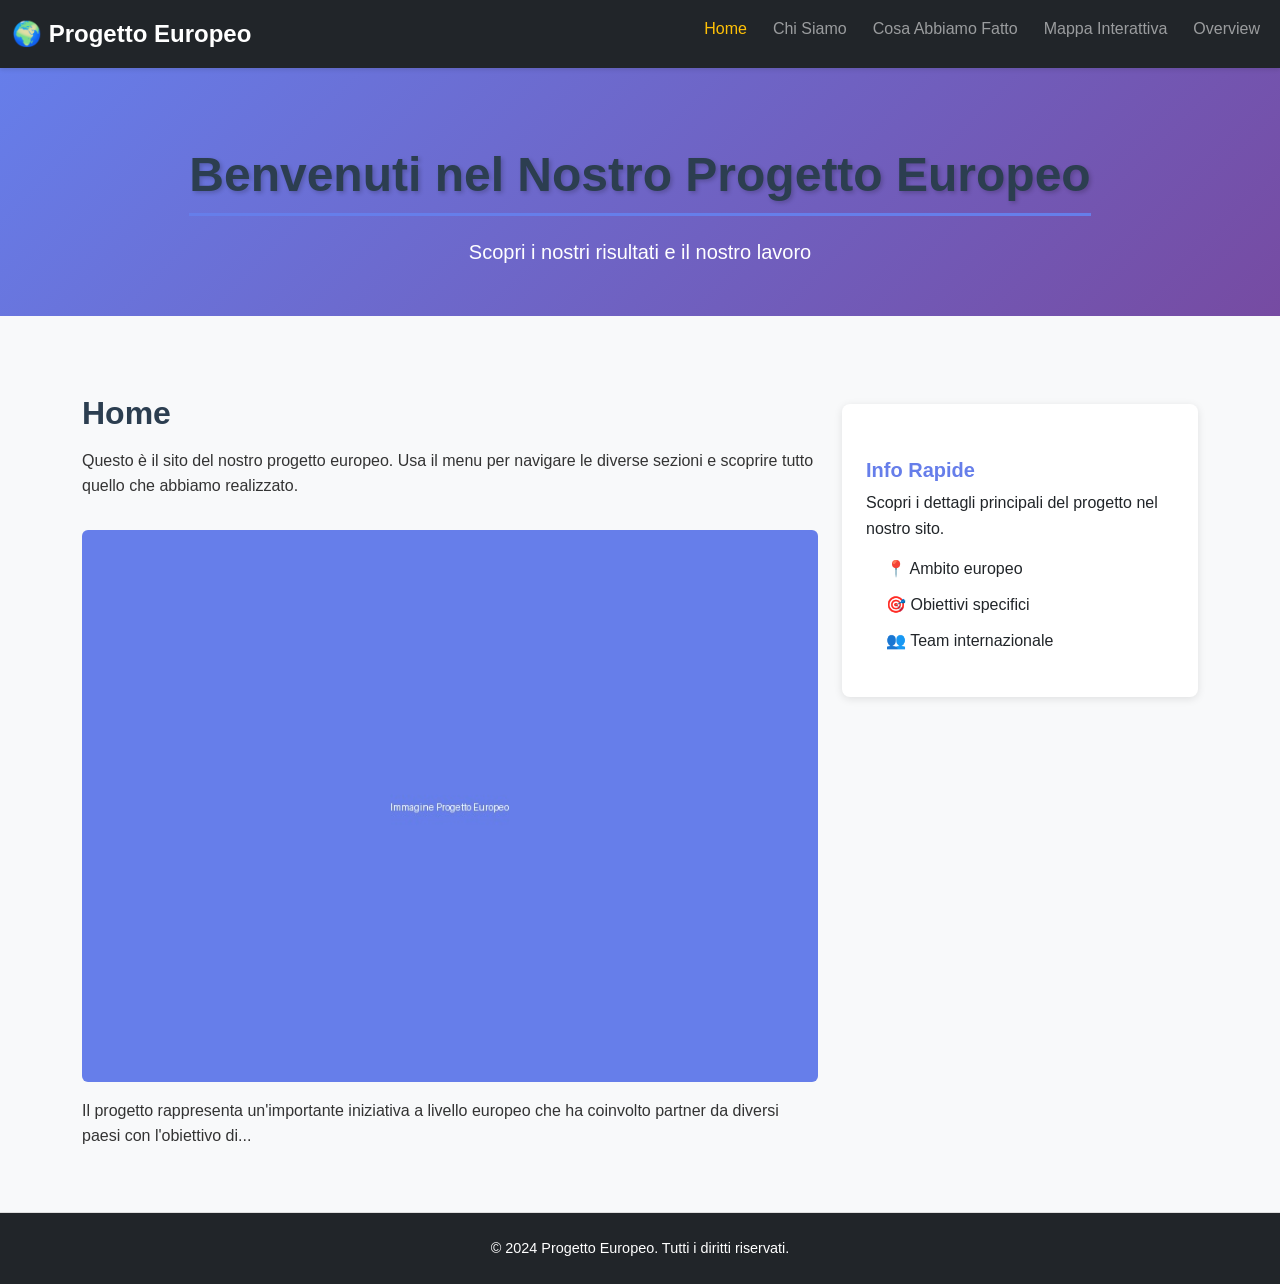
==== index.html @ 7ce90f55 "Aggiunta struttura sito con 5 pagine" ====
<!DOCTYPE html>
<html lang="it">
<head>
    <meta charset="UTF-8">
    <meta name="viewport" content="width=device-width, initial-scale=1.0">
    <title>Home - Progetto Europeo</title>
    <!-- Bootstrap CSS -->
    <link href="https://cdn.jsdelivr.net/npm/bootstrap@5.3.0/dist/css/bootstrap.min.css" rel="stylesheet">
    <link rel="stylesheet" href="css/style.css">
</head>
<body>
    <!-- Navbar -->
    <nav class="navbar navbar-expand-lg navbar-dark bg-dark sticky-top">
        <div class="container-fluid">
            <a class="navbar-brand" href="index.html">🌍 Progetto Europeo</a>
            <button class="navbar-toggler" type="button" data-bs-toggle="collapse" data-bs-target="#navbarNav">
                <span class="navbar-toggler-icon"></span>
            </button>
            <div class="collapse navbar-collapse" id="navbarNav">
                <ul class="navbar-nav ms-auto">
                    <li class="nav-item">
                        <a class="nav-link active" href="index.html">Home</a>
                    </li>
                    <li class="nav-item">
                        <a class="nav-link" href="pages/chi-siamo.html">Chi Siamo</a>
                    </li>
                    <li class="nav-item">
                        <a class="nav-link" href="pages/cosa-abbiamo-fatto.html">Cosa Abbiamo Fatto</a>
                    </li>
                    <li class="nav-item">
                        <a class="nav-link" href="pages/mappa-interattiva.html">Mappa Interattiva</a>
                    </li>
                    <li class="nav-item">
                        <a class="nav-link" href="pages/overview.html">Overview</a>
                    </li>
                </ul>
            </div>
        </div>
    </nav>

    <!-- Hero Section -->
    <section class="hero bg-primary text-white py-5">
        <div class="container text-center">
            <h1>Benvenuti nel Nostro Progetto Europeo</h1>
            <p class="lead">Scopri i nostri risultati e il nostro lavoro</p>
        </div>
    </section>

    <!-- Main Content -->
    <main class="container my-5">
        <div class="row">
            <div class="col-md-8">
                <h2>Home</h2>
                <p>Questo è il sito del nostro progetto europeo. Usa il menu per navigare le diverse sezioni e scoprire tutto quello che abbiamo realizzato.</p>
                <img src="images/prova.jpg" alt="Immagine prova" class="img-fluid rounded mt-3">
                <p class="mt-3">Il progetto rappresenta un'importante iniziativa a livello europeo che ha coinvolto partner da diversi paesi con l'obiettivo di...</p>
            </div>
            <aside class="col-md-4">
                <div class="card">
                    <div class="card-body">
                        <h5 class="card-title">Info Rapide</h5>
                        <p class="card-text">Scopri i dettagli principali del progetto nel nostro sito.</p>
                        <ul class="list-unstyled">
                            <li>📍 Ambito europeo</li>
                            <li>🎯 Obiettivi specifici</li>
                            <li>👥 Team internazionale</li>
                        </ul>
                    </div>
                </div>
            </aside>
        </div>
    </main>

    <!-- Footer -->
    <footer class="bg-dark text-white text-center py-4 mt-5">
        <p>&copy; 2024 Progetto Europeo. Tutti i diritti riservati.</p>
    </footer>

    <!-- Bootstrap JS -->
    <script src="https://cdn.jsdelivr.net/npm/bootstrap@5.3.0/dist/js/bootstrap.bundle.min.js"></script>
    <script src="js/script.js"></script>
</body>
</html>
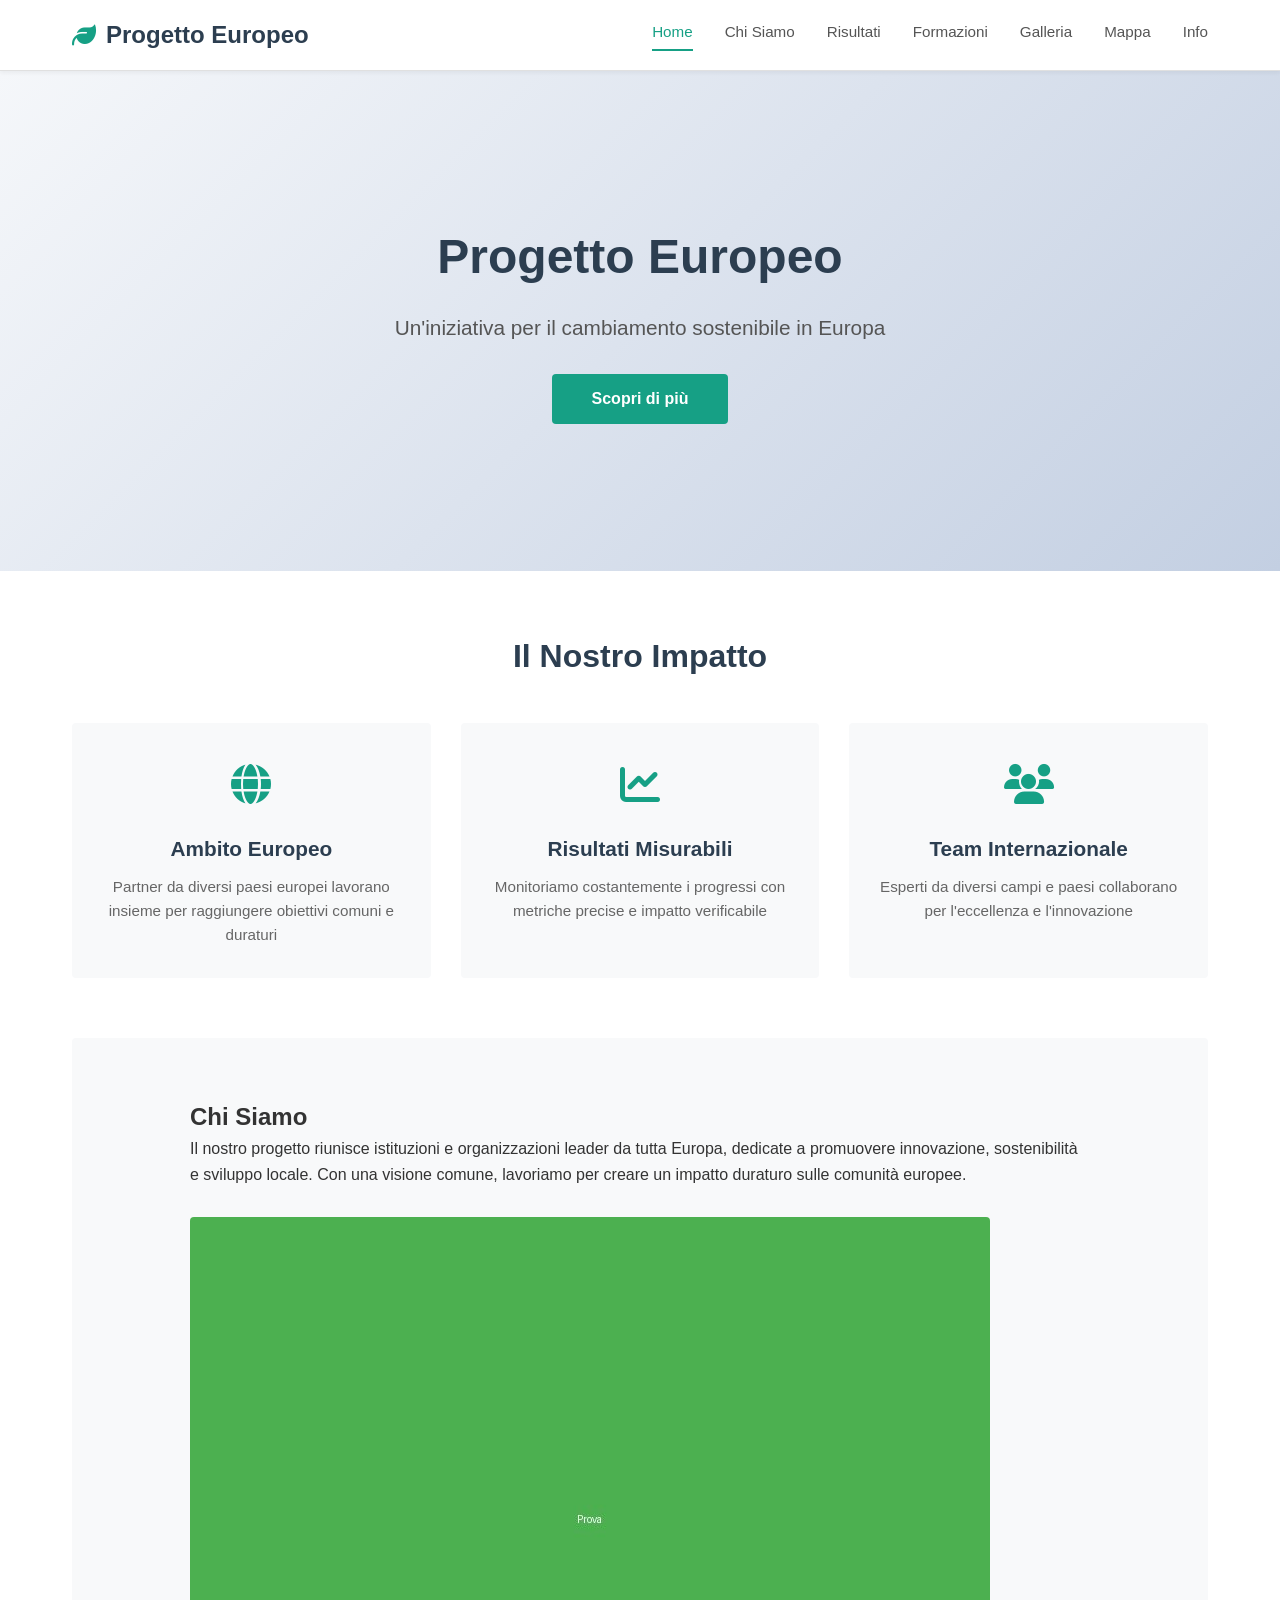
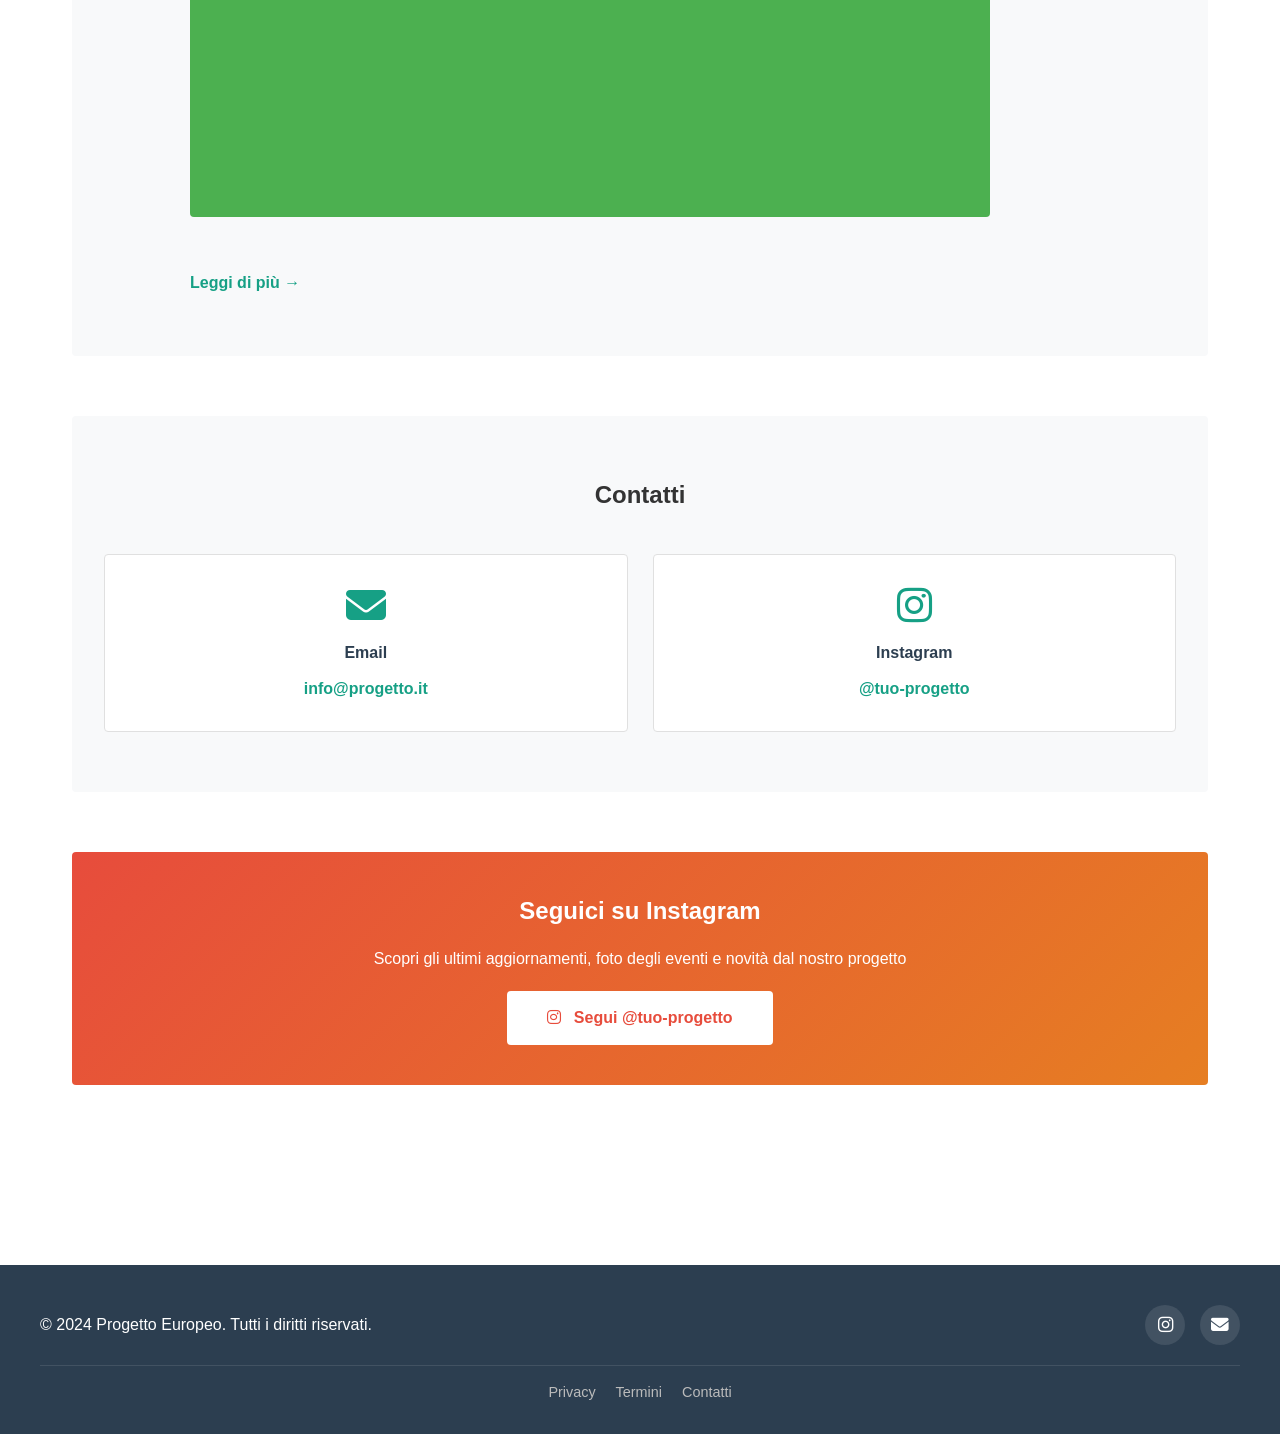
==== commit 4fd86eb3: "Nuovo tema minimalista, aggiunto: contatti, social icons, timeline, scrool-to-top" ====
--- a/index.html
+++ b/index.html
@@ -3,81 +3,141 @@
 <head>
     <meta charset="UTF-8">
     <meta name="viewport" content="width=device-width, initial-scale=1.0">
-    <title>Home - Progetto Europeo</title>
-    <!-- Bootstrap CSS -->
-    <link href="https://cdn.jsdelivr.net/npm/bootstrap@5.3.0/dist/css/bootstrap.min.css" rel="stylesheet">
+    <title>Progetto Europeo</title>
+    <link href="https://cdnjs.cloudflare.com/ajax/libs/font-awesome/6.4.0/css/all.min.css" rel="stylesheet">
     <link rel="stylesheet" href="css/style.css">
 </head>
 <body>
     <!-- Navbar -->
-    <nav class="navbar navbar-expand-lg navbar-dark bg-dark sticky-top">
-        <div class="container-fluid">
-            <a class="navbar-brand" href="index.html">🌍 Progetto Europeo</a>
-            <button class="navbar-toggler" type="button" data-bs-toggle="collapse" data-bs-target="#navbarNav">
-                <span class="navbar-toggler-icon"></span>
-            </button>
-            <div class="collapse navbar-collapse" id="navbarNav">
-                <ul class="navbar-nav ms-auto">
-                    <li class="nav-item">
-                        <a class="nav-link active" href="index.html">Home</a>
-                    </li>
-                    <li class="nav-item">
-                        <a class="nav-link" href="pages/chi-siamo.html">Chi Siamo</a>
-                    </li>
-                    <li class="nav-item">
-                        <a class="nav-link" href="pages/cosa-abbiamo-fatto.html">Cosa Abbiamo Fatto</a>
-                    </li>
-                    <li class="nav-item">
-                        <a class="nav-link" href="pages/mappa-interattiva.html">Mappa Interattiva</a>
-                    </li>
-                    <li class="nav-item">
-                        <a class="nav-link" href="pages/overview.html">Overview</a>
-                    </li>
-                </ul>
+    <nav class="navbar">
+        <div class="nav-container">
+            <a href="index.html" class="nav-logo">
+                <i class="fas fa-leaf"></i> Progetto Europeo
+            </a>
+            <div class="nav-menu">
+                <a href="index.html" class="nav-link active">Home</a>
+                <a href="pages/chi-siamo.html" class="nav-link">Chi Siamo</a>
+                <a href="pages/risultati.html" class="nav-link">Risultati</a>
+                <a href="pages/formazioni.html" class="nav-link">Formazioni</a>
+                <a href="pages/galleria.html" class="nav-link">Galleria</a>
+                <a href="pages/mappa.html" class="nav-link">Mappa</a>
+                <a href="pages/overview.html" class="nav-link">Info</a>
+            </div>
+            <div class="nav-toggle">
+                <span></span>
+                <span></span>
+                <span></span>
             </div>
         </div>
     </nav>
 
     <!-- Hero Section -->
-    <section class="hero bg-primary text-white py-5">
-        <div class="container text-center">
-            <h1>Benvenuti nel Nostro Progetto Europeo</h1>
-            <p class="lead">Scopri i nostri risultati e il nostro lavoro</p>
+    <section class="hero">
+        <div class="hero-content">
+            <h1>Progetto Europeo</h1>
+            <p class="hero-subtitle">Un'iniziativa per il cambiamento sostenibile in Europa</p>
+            <a href="#highlights" class="cta-button">Scopri di più</a>
         </div>
     </section>
 
     <!-- Main Content -->
-    <main class="container my-5">
-        <div class="row">
-            <div class="col-md-8">
-                <h2>Home</h2>
-                <p>Questo è il sito del nostro progetto europeo. Usa il menu per navigare le diverse sezioni e scoprire tutto quello che abbiamo realizzato.</p>
-                <img src="images/prova.jpg" alt="Immagine prova" class="img-fluid rounded mt-3">
-                <p class="mt-3">Il progetto rappresenta un'importante iniziativa a livello europeo che ha coinvolto partner da diversi paesi con l'obiettivo di...</p>
+    <main class="container">
+        <section class="highlights" id="highlights">
+            <h2>Il Nostro Impatto</h2>
+            <div class="highlights-grid">
+                <div class="highlight-card">
+                    <div class="highlight-icon">
+                        <i class="fas fa-globe"></i>
+                    </div>
+                    <h3>Ambito Europeo</h3>
+                    <p>Partner da diversi paesi europei lavorano insieme per raggiungere obiettivi comuni e duraturi</p>
+                </div>
+                <div class="highlight-card">
+                    <div class="highlight-icon">
+                        <i class="fas fa-chart-line"></i>
+                    </div>
+                    <h3>Risultati Misurabili</h3>
+                    <p>Monitoriamo costantemente i progressi con metriche precise e impatto verificabile</p>
+                </div>
+                <div class="highlight-card">
+                    <div class="highlight-icon">
+                        <i class="fas fa-users"></i>
+                    </div>
+                    <h3>Team Internazionale</h3>
+                    <p>Esperti da diversi campi e paesi collaborano per l'eccellenza e l'innovazione</p>
+                </div>
             </div>
-            <aside class="col-md-4">
-                <div class="card">
-                    <div class="card-body">
-                        <h5 class="card-title">Info Rapide</h5>
-                        <p class="card-text">Scopri i dettagli principali del progetto nel nostro sito.</p>
-                        <ul class="list-unstyled">
-                            <li>📍 Ambito europeo</li>
-                            <li>🎯 Obiettivi specifici</li>
-                            <li>👥 Team internazionale</li>
-                        </ul>
-                    </div>
+        </section>
+
+        <section class="about-preview">
+            <div class="about-content">
+                <h2>Chi Siamo</h2>
+                <p>Il nostro progetto riunisce istituzioni e organizzazioni leader da tutta Europa, dedicate a promuovere innovazione, sostenibilità e sviluppo locale. Con una visione comune, lavoriamo per creare un impatto duraturo sulle comunità europee.</p>
+                <img src="images/home/prova.jpg" alt="Immagine del progetto" class="about-image">
+                <a href="pages/chi-siamo.html" class="link-button">Leggi di più →</a>
+            </div>
+        </section>
+
+        <!-- Contact Section -->
+        <section class="contact-section">
+            <h2>Contatti</h2>
+            <div class="contact-grid">
+                <div class="contact-card">
+                    <i class="fas fa-envelope"></i>
+                    <h4 style="color: #2c3e50; margin-bottom: 10px;">Email</h4>
+                    <p>
+                        <a href="mailto:info@progetto.it">info@progetto.it</a>
+                    </p>
                 </div>
-            </aside>
-        </div>
+                <div class="contact-card">
+                    <i class="fab fa-instagram"></i>
+                    <h4 style="color: #2c3e50; margin-bottom: 10px;">Instagram</h4>
+                    <p>
+                        <a href="https://instagram.com/tuo-progetto" target="_blank">@tuo-progetto</a>
+                    </p>
+                </div>
+            </div>
+        </section>
+
+        <!-- Instagram CTA -->
+        <section class="instagram-cta">
+            <h3>Seguici su Instagram</h3>
+            <p>Scopri gli ultimi aggiornamenti, foto degli eventi e novità dal nostro progetto</p>
+            <a href="https://instagram.com/tuo-progetto" target="_blank" class="instagram-button">
+                <i class="fab fa-instagram"></i> Segui @tuo-progetto
+            </a>
+        </section>
     </main>
 
     <!-- Footer -->
-    <footer class="bg-dark text-white text-center py-4 mt-5">
-        <p>&copy; 2024 Progetto Europeo. Tutti i diritti riservati.</p>
+    <footer class="footer">
+        <div class="footer-container">
+            <div class="footer-content">
+                <div class="footer-text">
+                    <p>&copy; 2024 Progetto Europeo. Tutti i diritti riservati.</p>
+                </div>
+                <div class="social-links">
+                    <a href="https://instagram.com/tuo-progetto" target="_blank" title="Instagram">
+                        <i class="fab fa-instagram"></i>
+                    </a>
+                    <a href="mailto:info@progetto.it" title="Email">
+                        <i class="fas fa-envelope"></i>
+                    </a>
+                </div>
+            </div>
+            <div class="footer-links">
+                <a href="#">Privacy</a>
+                <a href="#">Termini</a>
+                <a href="#">Contatti</a>
+            </div>
+        </div>
     </footer>
 
-    <!-- Bootstrap JS -->
-    <script src="https://cdn.jsdelivr.net/npm/bootstrap@5.3.0/dist/js/bootstrap.bundle.min.js"></script>
+    <!-- Scroll to Top Button -->
+    <button class="scroll-top-btn" id="scrollTopBtn">
+        <i class="fas fa-arrow-up"></i>
+    </button>
+
     <script src="js/script.js"></script>
 </body>
 </html>
--- a/css/style.css
+++ b/css/style.css
@@ -0,0 +1,976 @@
+/* ===== Reset e Base ===== */
+* {
+    margin: 0;
+    padding: 0;
+    box-sizing: border-box;
+}
+
+html {
+    scroll-behavior: smooth;
+}
+
+body {
+    font-family: 'Segoe UI', Tahoma, Geneva, Verdana, sans-serif;
+    background-color: #ffffff;
+    color: #333;
+    line-height: 1.6;
+}
+
+/* ===== Navbar ===== */
+.navbar {
+    background-color: #ffffff;
+    border-bottom: 1px solid #e0e0e0;
+    position: sticky;
+    top: 0;
+    z-index: 1000;
+    box-shadow: 0 2px 4px rgba(0,0,0,0.05);
+}
+
+.nav-container {
+    max-width: 1200px;
+    margin: 0 auto;
+    padding: 1rem 2rem;
+    display: flex;
+    justify-content: space-between;
+    align-items: center;
+}
+
+.nav-logo {
+    font-size: 1.5rem;
+    font-weight: 700;
+    color: #2c3e50;
+    text-decoration: none;
+    display: flex;
+    align-items: center;
+    gap: 10px;
+}
+
+.nav-logo i {
+    color: #16a085;
+}
+
+.nav-menu {
+    display: flex;
+    gap: 2rem;
+    list-style: none;
+}
+
+.nav-link {
+    color: #555;
+    text-decoration: none;
+    font-size: 0.95rem;
+    font-weight: 500;
+    transition: color 0.3s ease;
+    border-bottom: 2px solid transparent;
+    padding-bottom: 5px;
+}
+
+.nav-link:hover,
+.nav-link.active {
+    color: #16a085;
+    border-bottom-color: #16a085;
+}
+
+.nav-toggle {
+    display: none;
+    flex-direction: column;
+    cursor: pointer;
+}
+
+.nav-toggle span {
+    width: 25px;
+    height: 3px;
+    background-color: #333;
+    margin: 5px 0;
+    transition: 0.3s;
+}
+
+/* ===== Hero Section ===== */
+.hero {
+    background: linear-gradient(135deg, #f5f7fa 0%, #c3cfe2 100%);
+    padding: 100px 2rem;
+    text-align: center;
+    min-height: 500px;
+    display: flex;
+    align-items: center;
+    justify-content: center;
+}
+
+.hero-content {
+    max-width: 800px;
+    margin: 0 auto;
+}
+
+.hero h1 {
+    font-size: 3rem;
+    color: #2c3e50;
+    margin-bottom: 15px;
+    font-weight: 700;
+}
+
+.hero-subtitle {
+    font-size: 1.3rem;
+    color: #555;
+    margin-bottom: 30px;
+}
+
+.cta-button {
+    display: inline-block;
+    padding: 12px 40px;
+    background-color: #16a085;
+    color: #fff;
+    text-decoration: none;
+    border-radius: 4px;
+    font-weight: 600;
+    transition: background-color 0.3s ease;
+}
+
+.cta-button:hover {
+    background-color: #117a65;
+}
+
+/* ===== Page Header ===== */
+.page-header {
+    padding: 60px 2rem;
+    color: #fff;
+    text-align: center;
+}
+
+.page-header h1 {
+    font-size: 2.5rem;
+    margin-bottom: 10px;
+    font-weight: 700;
+}
+
+.page-header p {
+    font-size: 1.1rem;
+    opacity: 0.9;
+}
+
+/* ===== Container ===== */
+.container {
+    max-width: 1200px;
+    margin: 0 auto;
+    padding: 60px 2rem;
+}
+
+/* ===== Highlights Grid ===== */
+.highlights {
+    margin-bottom: 60px;
+}
+
+.highlights h2 {
+    font-size: 2rem;
+    color: #2c3e50;
+    margin-bottom: 40px;
+    text-align: center;
+    font-weight: 700;
+}
+
+.highlights-grid {
+    display: grid;
+    grid-template-columns: repeat(auto-fit, minmax(300px, 1fr));
+    gap: 30px;
+}
+
+.highlight-card {
+    padding: 30px;
+    background-color: #f8f9fa;
+    border-radius: 4px;
+    text-align: center;
+    transition: transform 0.3s ease, box-shadow 0.3s ease;
+}
+
+.highlight-card:hover {
+    transform: translateY(-5px);
+    box-shadow: 0 8px 16px rgba(0,0,0,0.1);
+}
+
+.highlight-icon {
+    font-size: 2.5rem;
+    color: #16a085;
+    margin-bottom: 15px;
+}
+
+.highlight-card h3 {
+    font-size: 1.3rem;
+    color: #2c3e50;
+    margin-bottom: 10px;
+    font-weight: 600;
+}
+
+.highlight-card p {
+    color: #666;
+    font-size: 0.95rem;
+}
+
+/* ===== Content Section ===== */
+.content-section {
+    margin-bottom: 60px;
+}
+
+.content-section h2 {
+    font-size: 2rem;
+    color: #2c3e50;
+    margin-bottom: 20px;
+    font-weight: 700;
+}
+
+.content-section h3 {
+    font-size: 1.5rem;
+    color: #2c3e50;
+    margin-top: 40px;
+    margin-bottom: 20px;
+    font-weight: 600;
+}
+
+.content-section p {
+    color: #555;
+    margin-bottom: 15px;
+    font-size: 1rem;
+}
+
+/* ===== About Preview ===== */
+.about-preview {
+    background-color: #f8f9fa;
+    padding: 60px 2rem;
+    border-radius: 4px;
+}
+
+.about-content {
+    max-width: 900px;
+    margin: 0 auto;
+}
+
+.about-image {
+    max-width: 100%;
+    height: auto;
+    margin: 30px 0;
+    border-radius: 4px;
+}
+
+/* ===== Partners Grid ===== */
+.partners-grid {
+    display: grid;
+    grid-template-columns: repeat(auto-fit, minmax(280px, 1fr));
+    gap: 25px;
+    margin: 30px 0;
+}
+
+.partner-card {
+    padding: 25px;
+    border: 1px solid #e0e0e0;
+    border-radius: 4px;
+    background-color: #fafafa;
+    transition: all 0.3s ease;
+}
+
+.partner-card:hover {
+    border-color: #16a085;
+    box-shadow: 0 4px 12px rgba(22, 160, 133, 0.1);
+}
+
+.partner-card h4 {
+    color: #2c3e50;
+    margin-bottom: 10px;
+    font-weight: 600;
+}
+
+.partner-card p {
+    color: #666;
+    font-size: 0.95rem;
+}
+
+/* ===== Chi Siamo - Layout Alternato ===== */
+.team-member {
+    display: grid;
+    grid-template-columns: 1fr 1fr;
+    gap: 40px;
+    align-items: center;
+    margin-bottom: 60px;
+    padding-bottom: 60px;
+    border-bottom: 1px solid #e0e0e0;
+}
+
+.team-member:last-child {
+    border-bottom: none;
+}
+
+.team-member.reverse {
+    grid-template-columns: 1fr 1fr;
+    direction: rtl;
+}
+
+.team-member.reverse > * {
+    direction: ltr;
+}
+
+.team-image {
+    width: 100%;
+    max-width: 400px;
+    height: auto;
+    border-radius: 4px;
+    box-shadow: 0 4px 8px rgba(0,0,0,0.1);
+}
+
+.team-info h3 {
+    font-size: 1.5rem;
+    color: #2c3e50;
+    margin-bottom: 10px;
+    font-weight: 600;
+}
+
+.team-info .position {
+    color: #16a085;
+    font-weight: 600;
+    margin-bottom: 15px;
+    font-size: 0.95rem;
+}
+
+.team-info p {
+    color: #666;
+    margin-bottom: 12px;
+    line-height: 1.7;
+}
+
+/* ===== Timeline ===== */
+.results-timeline {
+    margin: 40px 0;
+}
+
+.timeline-item {
+    margin-bottom: 50px;
+    padding-left: 50px;
+    position: relative;
+}
+
+.timeline-marker {
+    position: absolute;
+    left: 0;
+    top: 0;
+    width: 40px;
+    height: 40px;
+    background-color: #16a085;
+    color: white;
+    border-radius: 50%;
+    display: flex;
+    align-items: center;
+    justify-content: center;
+    font-weight: bold;
+    font-size: 1.1rem;
+}
+
+.timeline-item h3 {
+    color: #2c3e50;
+    margin-bottom: 10px;
+    font-weight: 600;
+}
+
+.timeline-image {
+    max-width: 100%;
+    height: auto;
+    margin-top: 20px;
+    border-radius: 4px;
+}
+
+/* ===== Courses Grid ===== */
+.courses-grid {
+    display: grid;
+    grid-template-columns: repeat(auto-fit, minmax(300px, 1fr));
+    gap: 25px;
+    margin: 30px 0;
+}
+
+.course-card {
+    border: 1px solid #e0e0e0;
+    border-radius: 4px;
+    overflow: hidden;
+    transition: all 0.3s ease;
+    background-color: #fff;
+}
+
+.course-card:hover {
+    box-shadow: 0 8px 16px rgba(0,0,0,0.1);
+}
+
+.course-header {
+    height: 100px;
+    display: flex;
+    align-items: center;
+    justify-content: center;
+    color: white;
+    font-size: 2rem;
+}
+
+.course-body {
+    padding: 25px;
+}
+
+.course-body h3 {
+    color: #2c3e50;
+    font-size: 1.2rem;
+    margin-bottom: 12px;
+    font-weight: 600;
+}
+
+.course-meta {
+    display: flex;
+    gap: 20px;
+    margin-bottom: 15px;
+    font-size: 0.9rem;
+    color: #666;
+}
+
+.course-meta span {
+    display: flex;
+    align-items: center;
+    gap: 5px;
+}
+
+.course-dates {
+    color: #16a085;
+    font-weight: 600;
+    font-size: 0.9rem;
+}
+
+/* ===== Resources List ===== */
+.resources-list {
+    margin: 30px 0;
+}
+
+.resource-item {
+    display: flex;
+    gap: 25px;
+    padding: 25px;
+    border: 1px solid #e0e0e0;
+    border-radius: 4px;
+    margin-bottom: 20px;
+    transition: all 0.3s ease;
+}
+
+.resource-item:hover {
+    border-color: #16a085;
+    background-color: #f8f9fa;
+}
+
+.resource-item i {
+    font-size: 2rem;
+    color: #16a085;
+    min-width: 60px;
+}
+
+.resource-info h4 {
+    color: #2c3e50;
+    margin-bottom: 5px;
+    font-weight: 600;
+}
+
+.resource-info p {
+    color: #666;
+    margin-bottom: 10px;
+    font-size: 0.95rem;
+}
+
+.download-link {
+    color: #16a085;
+    text-decoration: none;
+    font-weight: 600;
+    transition: color 0.3s ease;
+}
+
+.download-link:hover {
+    color: #117a65;
+}
+
+/* ===== Galleria Foto ===== */
+.gallery-grid {
+    display: grid;
+    grid-template-columns: repeat(auto-fill, minmax(250px, 1fr));
+    gap: 20px;
+    margin: 30px 0;
+}
+
+.gallery-item {
+    position: relative;
+    overflow: hidden;
+    border-radius: 4px;
+    aspect-ratio: 1;
+    cursor: pointer;
+}
+
+.gallery-item img {
+    width: 100%;
+    height: 100%;
+    object-fit: cover;
+    transition: transform 0.3s ease;
+}
+
+.gallery-item:hover img {
+    transform: scale(1.05);
+}
+
+.gallery-overlay {
+    position: absolute;
+    top: 0;
+    left: 0;
+    right: 0;
+    bottom: 0;
+    background-color: rgba(22, 160, 133, 0.8);
+    display: flex;
+    align-items: center;
+    justify-content: center;
+    color: white;
+    font-weight: 600;
+    opacity: 0;
+    transition: opacity 0.3s ease;
+}
+
+.gallery-item:hover .gallery-overlay {
+    opacity: 1;
+}
+
+/* ===== Stats Grid ===== */
+.stats-grid {
+    display: grid;
+    grid-template-columns: repeat(auto-fit, minmax(200px, 1fr));
+    gap: 25px;
+    margin: 30px 0;
+}
+
+.stat-card {
+    padding: 30px;
+    background-color: #f8f9fa;
+    border-radius: 4px;
+    text-align: center;
+    border: 1px solid #e0e0e0;
+}
+
+.stat-number {
+    font-size: 2.5rem;
+    color: #16a085;
+    font-weight: 700;
+    margin-bottom: 10px;
+}
+
+.stat-card p {
+    color: #666;
+    font-weight: 600;
+}
+
+/* ===== Deliverables Grid ===== */
+.deliverables-grid {
+    display: grid;
+    grid-template-columns: repeat(auto-fit, minmax(250px, 1fr));
+    gap: 25px;
+    margin: 30px 0;
+}
+
+.deliverable-item {
+    padding: 30px;
+    background-color: #f8f9fa;
+    border-radius: 4px;
+    text-align: center;
+    transition: all 0.3s ease;
+}
+
+.deliverable-item:hover {
+    background-color: #e8f5f1;
+}
+
+.deliverable-item i {
+    font-size: 2.5rem;
+    color: #16a085;
+    margin-bottom: 15px;
+}
+
+.deliverable-item h4 {
+    color: #2c3e50;
+    margin-bottom: 10px;
+    font-weight: 600;
+}
+
+.deliverable-item p {
+    color: #666;
+    font-size: 0.95rem;
+}
+
+/* ===== Info Box ===== */
+.info-box {
+    padding: 25px;
+    background-color: #f8f9fa;
+    border-radius: 4px;
+    border-left: 4px solid #16a085;
+}
+
+.info-box h4 {
+    color: #2c3e50;
+    margin-bottom: 15px;
+    font-weight: 600;
+}
+
+.info-list {
+    list-style: none;
+}
+
+.info-list li {
+    color: #666;
+    margin-bottom: 10px;
+    font-size: 0.95rem;
+}
+
+.link-button {
+    display: inline-block;
+    color: #16a085;
+    text-decoration: none;
+    font-weight: 600;
+    transition: color 0.3s ease;
+    margin-top: 15px;
+}
+
+.link-button:hover {
+    color: #117a65;
+}
+
+.full-image {
+    max-width: 100%;
+    height: auto;
+    margin: 30px 0;
+    border-radius: 4px;
+}
+
+/* ===== Contact Section ===== */
+.contact-section {
+    background-color: #f8f9fa;
+    padding: 60px 2rem;
+    margin: 60px 0;
+    border-radius: 4px;
+}
+
+.contact-section h2 {
+    text-align: center;
+    margin-bottom: 40px;
+}
+
+.contact-grid {
+    display: grid;
+    grid-template-columns: repeat(auto-fit, minmax(280px, 1fr));
+    gap: 25px;
+}
+
+.contact-card {
+    background-color: #fff;
+    padding: 30px;
+    border-radius: 4px;
+    text-align: center;
+    border: 1px solid #e0e0e0;
+    transition: all 0.3s ease;
+}
+
+.contact-card:hover {
+    border-color: #16a085;
+    box-shadow: 0 4px 12px rgba(22, 160, 133, 0.1);
+}
+
+.contact-card i {
+    font-size: 2.5rem;
+    color: #16a085;
+    margin-bottom: 15px;
+    display: block;
+}
+
+.contact-card p {
+    color: #666;
+    font-size: 1rem;
+    margin-bottom: 0;
+}
+
+.contact-card a {
+    color: #16a085;
+    text-decoration: none;
+    font-weight: 600;
+    transition: color 0.3s ease;
+}
+
+.contact-card a:hover {
+    color: #117a65;
+}
+
+/* ===== Instagram CTA ===== */
+.instagram-cta {
+    background: linear-gradient(135deg, #e74c3c 0%, #e67e22 100%);
+    padding: 40px 2rem;
+    text-align: center;
+    margin: 60px 0;
+    border-radius: 4px;
+}
+
+.instagram-cta h3 {
+    color: #fff;
+    margin-bottom: 15px;
+    font-size: 1.5rem;
+}
+
+.instagram-cta p {
+    color: #fff;
+    margin-bottom: 20px;
+    font-size: 1rem;
+}
+
+.instagram-button {
+    display: inline-block;
+    padding: 14px 40px;
+    background-color: #fff;
+    color: #e74c3c;
+    text-decoration: none;
+    border-radius: 4px;
+    font-weight: 600;
+    transition: all 0.3s ease;
+    font-size: 1rem;
+}
+
+.instagram-button:hover {
+    transform: translateY(-2px);
+    box-shadow: 0 4px 12px rgba(0,0,0,0.2);
+}
+
+.instagram-button i {
+    margin-right: 8px;
+}
+
+/* ===== Scroll to Top Button ===== */
+.scroll-top-btn {
+    position: fixed;
+    bottom: 30px;
+    right: 30px;
+    width: 50px;
+    height: 50px;
+    background-color: #16a085;
+    color: #fff;
+    border: none;
+    border-radius: 50%;
+    font-size: 1.5rem;
+    cursor: pointer;
+    display: none;
+    align-items: center;
+    justify-content: center;
+    z-index: 999;
+    transition: all 0.3s ease;
+    box-shadow: 0 4px 8px rgba(0,0,0,0.2);
+}
+
+.scroll-top-btn:hover {
+    background-color: #117a65;
+    transform: translateY(-5px);
+    box-shadow: 0 6px 12px rgba(0,0,0,0.3);
+}
+
+.scroll-top-btn.show {
+    display: flex;
+}
+
+/* ===== Footer ===== */
+.footer {
+    background-color: #2c3e50;
+    color: #fff;
+    padding: 40px 2rem 30px;
+    margin-top: 60px;
+}
+
+.footer-container {
+    max-width: 1200px;
+    margin: 0 auto;
+}
+
+.footer-content {
+    display: flex;
+    justify-content: space-between;
+    align-items: center;
+    margin-bottom: 20px;
+}
+
+.footer-text {
+    flex: 1;
+}
+
+.footer-text p {
+    margin: 0;
+}
+
+.social-links {
+    display: flex;
+    gap: 15px;
+}
+
+.social-links a {
+    display: flex;
+    align-items: center;
+    justify-content: center;
+    width: 40px;
+    height: 40px;
+    background-color: rgba(255,255,255,0.1);
+    color: #fff;
+    border-radius: 50%;
+    text-decoration: none;
+    transition: all 0.3s ease;
+    font-size: 1.1rem;
+}
+
+.social-links a:hover {
+    background-color: #16a085;
+    transform: translateY(-3px);
+}
+
+.footer-links {
+    display: flex;
+    gap: 20px;
+    justify-content: center;
+    padding-top: 15px;
+    border-top: 1px solid rgba(255,255,255,0.1);
+}
+
+.footer-links a {
+    color: #bbb;
+    text-decoration: none;
+    transition: color 0.3s ease;
+    font-size: 0.9rem;
+}
+
+.footer-links a:hover {
+    color: #16a085;
+}
+
+/* ===== Responsive ===== */
+@media (max-width: 768px) {
+    .nav-menu {
+        display: none;
+        gap: 0;
+        flex-direction: column;
+        position: absolute;
+        top: 100%;
+        left: 0;
+        right: 0;
+        background-color: #fff;
+        border-bottom: 1px solid #e0e0e0;
+    }
+
+    .nav-menu.active {
+        display: flex;
+    }
+
+    .nav-link {
+        padding: 15px 2rem;
+        border: none;
+        border-bottom: 1px solid #e0e0e0;
+    }
+
+    .nav-toggle {
+        display: flex;
+    }
+
+    .hero h1 {
+        font-size: 2rem;
+    }
+
+    .hero-subtitle {
+        font-size: 1rem;
+    }
+
+    .page-header h1 {
+        font-size: 1.8rem;
+    }
+
+    .highlights-grid,
+    .partners-grid,
+    .courses-grid,
+    .stats-grid,
+    .deliverables-grid,
+    .gallery-grid {
+        grid-template-columns: 1fr;
+    }
+
+    .team-member,
+    .team-member.reverse {
+        grid-template-columns: 1fr;
+        direction: ltr;
+    }
+
+    .team-member.reverse > * {
+        direction: ltr;
+    }
+
+    .footer-content {
+        flex-direction: column;
+        text-align: center;
+        gap: 20px;
+    }
+
+    .social-links {
+        justify-content: center;
+    }
+
+    .footer-links {
+        justify-content: center;
+        flex-wrap: wrap;
+    }
+
+    .contact-grid {
+        grid-template-columns: 1fr;
+    }
+
+    .scroll-top-btn {
+        bottom: 20px;
+        right: 20px;
+        width: 45px;
+        height: 45px;
+        font-size: 1.2rem;
+    }
+
+    .instagram-cta {
+        margin: 40px 0;
+        padding: 30px 1rem;
+    }
+
+    .instagram-cta h3 {
+        font-size: 1.2rem;
+    }
+
+    .resource-item {
+        flex-direction: column;
+        align-items: center;
+        text-align: center;
+    }
+
+    .resource-item i {
+        min-width: auto;
+    }
+}
+
+@media (max-width: 576px) {
+    .container {
+        padding: 40px 1rem;
+    }
+
+    .hero {
+        padding: 60px 1rem;
+    }
+
+    .page-header {
+        padding: 40px 1rem;
+    }
+
+    .page-header h1 {
+        font-size: 1.5rem;
+    }
+
+    .nav-container {
+        padding: 1rem;
+    }
+
+    .nav-logo {
+        font-size: 1.2rem;
+    }
+
+    .nav-menu {
+        gap: 0;
+    }
+}
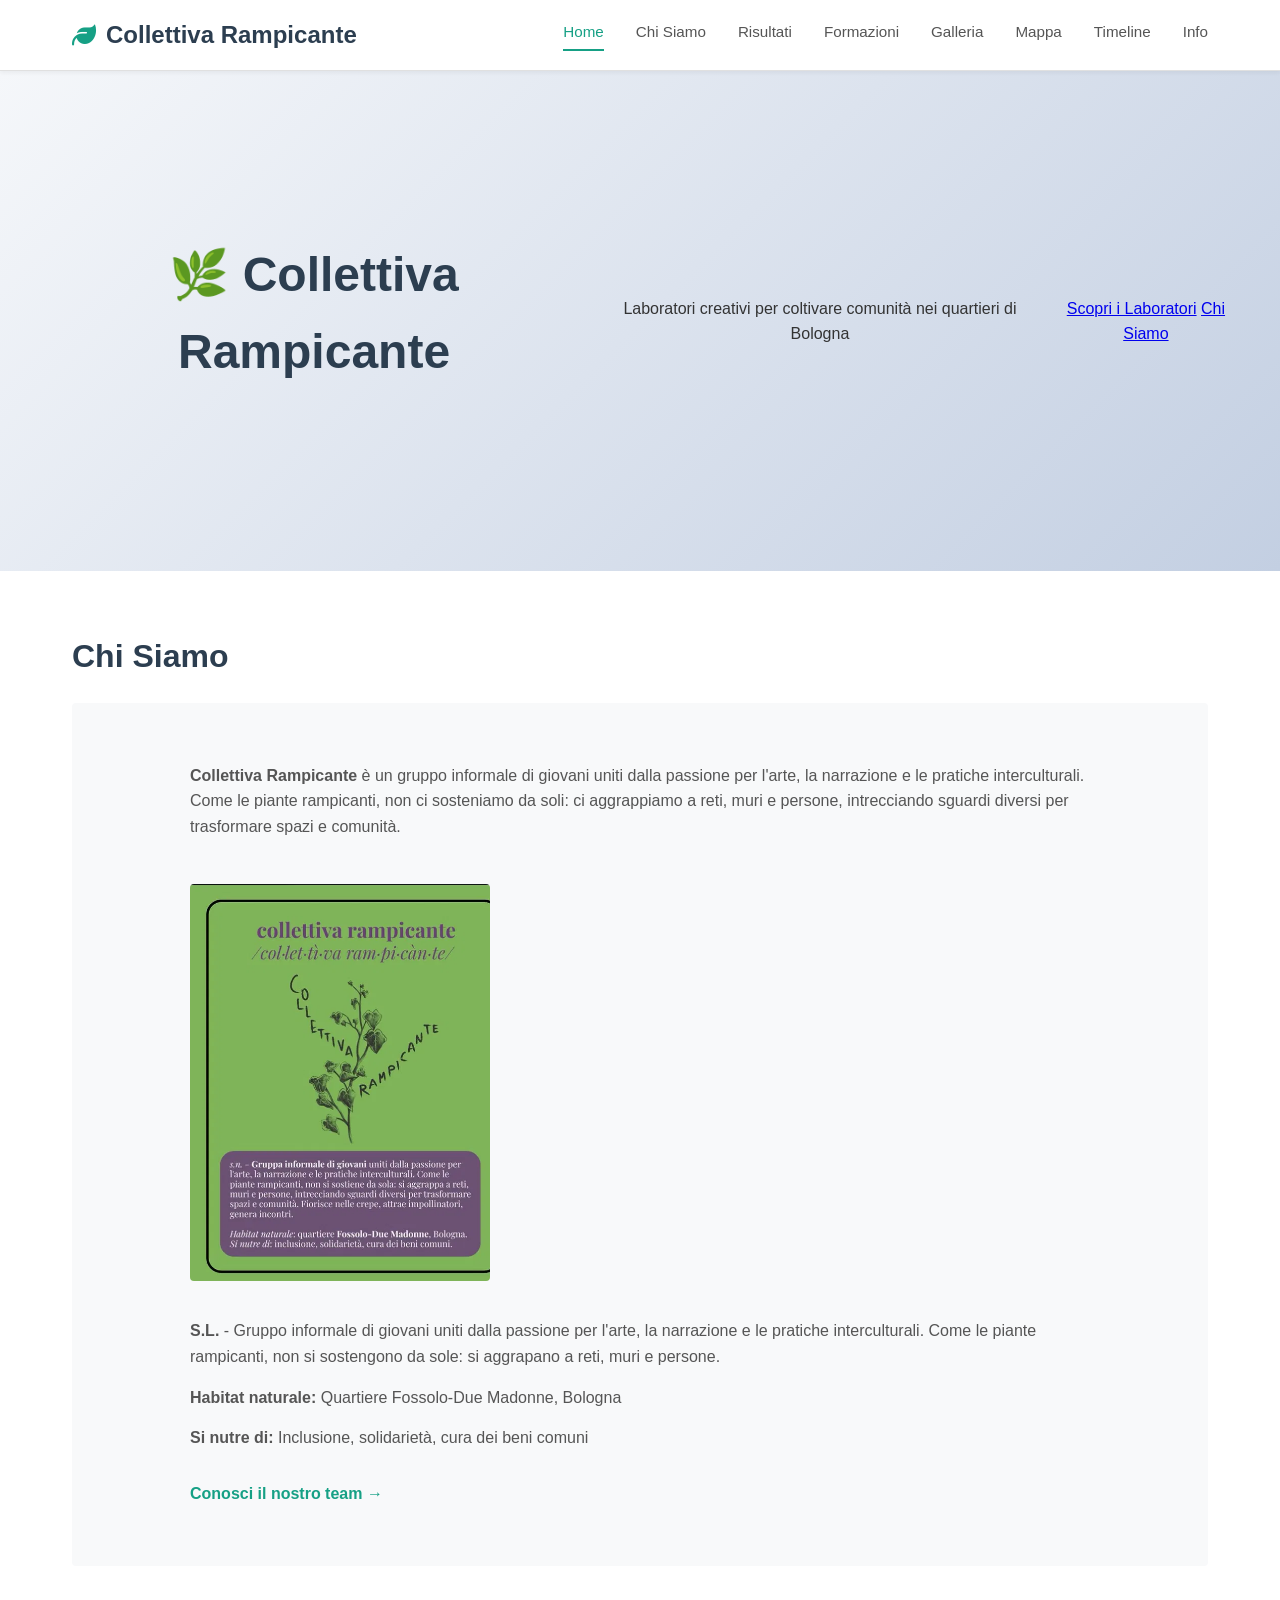
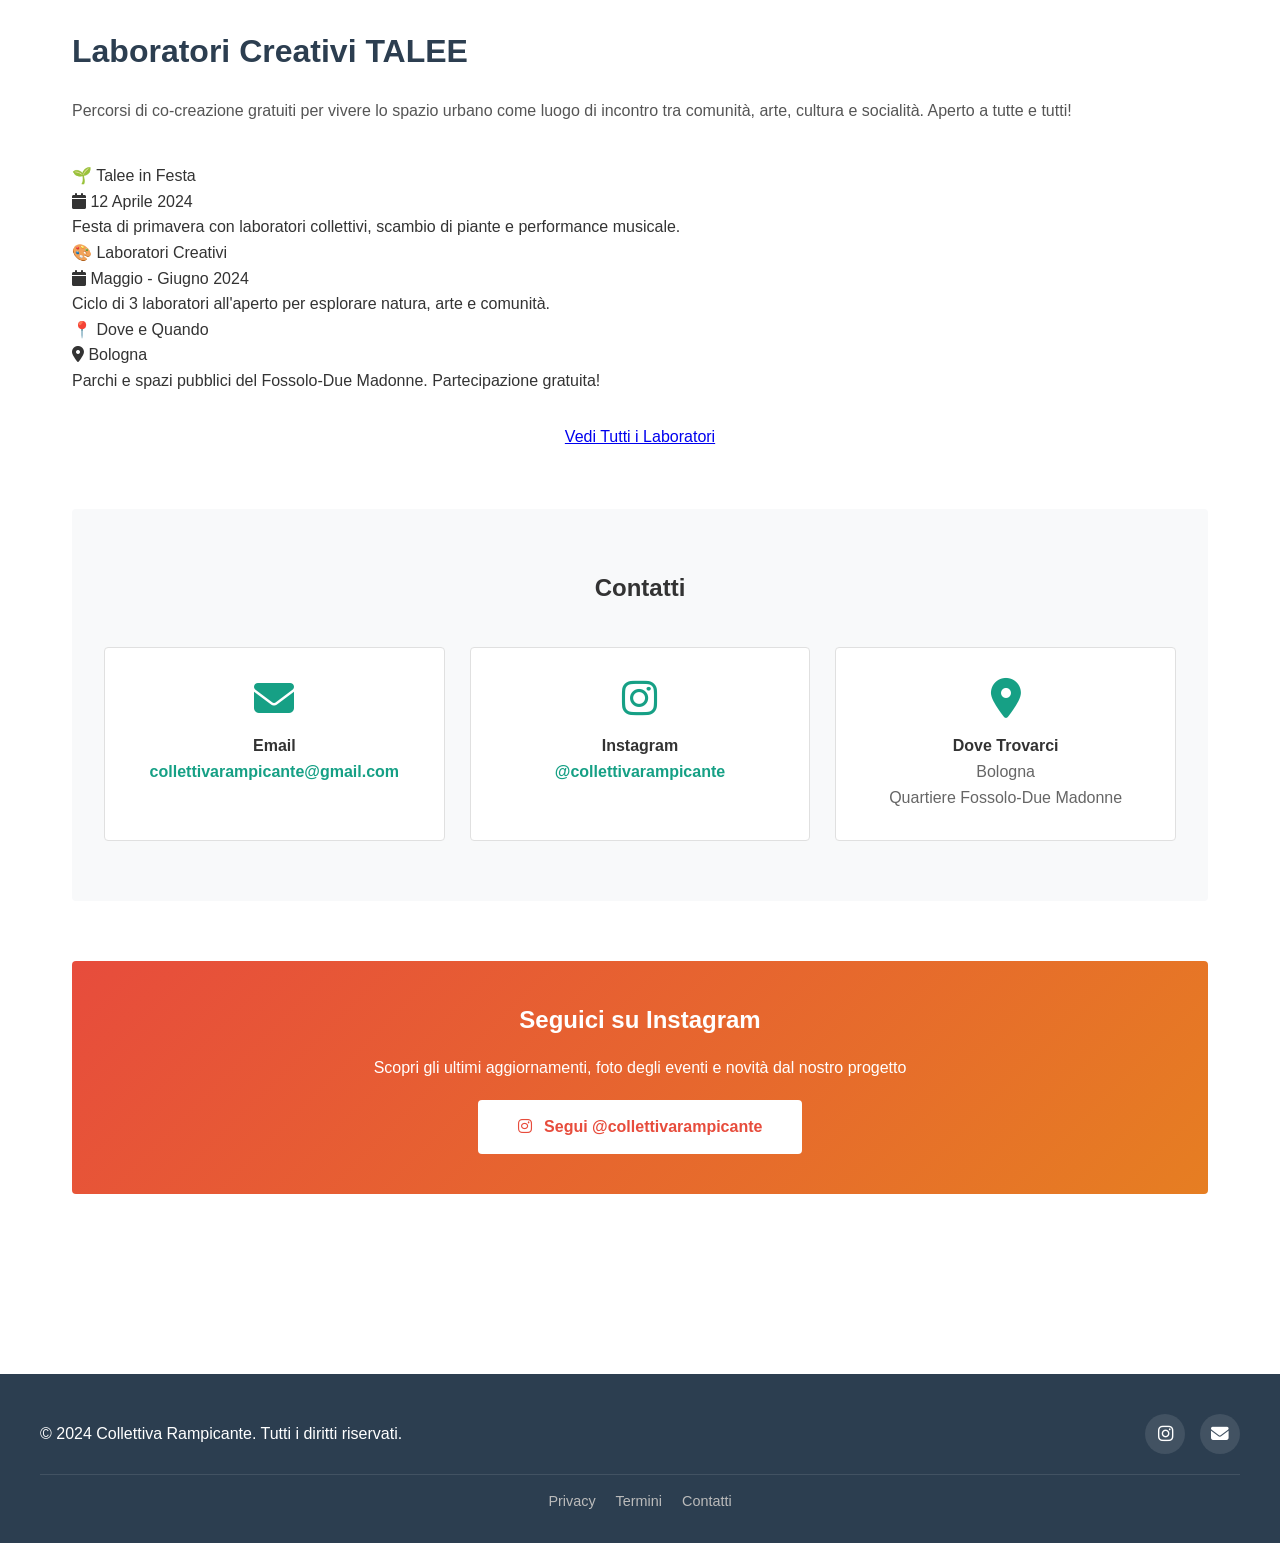
==== commit fe8d2b55: "feat: Collettiva Rampicante v4 - Team Members REALI, Laboratori TALEE, Immagini Organizzate" ====
--- a/index.html
+++ b/index.html
@@ -3,7 +3,7 @@
 <head>
     <meta charset="UTF-8">
     <meta name="viewport" content="width=device-width, initial-scale=1.0">
-    <title>Progetto Europeo</title>
+    <title>Collettiva Rampicante - Laboratori Creativi Europei</title>
     <link href="https://cdnjs.cloudflare.com/ajax/libs/font-awesome/6.4.0/css/all.min.css" rel="stylesheet">
     <link rel="stylesheet" href="css/style.css">
 </head>
@@ -12,7 +12,7 @@
     <nav class="navbar">
         <div class="nav-container">
             <a href="index.html" class="nav-logo">
-                <i class="fas fa-leaf"></i> Progetto Europeo
+                <i class="fas fa-leaf"></i> Collettiva Rampicante
             </a>
             <div class="nav-menu">
                 <a href="index.html" class="nav-link active">Home</a>
@@ -21,6 +21,7 @@
                 <a href="pages/formazioni.html" class="nav-link">Formazioni</a>
                 <a href="pages/galleria.html" class="nav-link">Galleria</a>
                 <a href="pages/mappa.html" class="nav-link">Mappa</a>
+                <a href="pages/timeline.html" class="nav-link">Timeline</a>
                 <a href="pages/overview.html" class="nav-link">Info</a>
             </div>
             <div class="nav-toggle">
@@ -33,48 +34,57 @@
 
     <!-- Hero Section -->
     <section class="hero">
-        <div class="hero-content">
-            <h1>Progetto Europeo</h1>
-            <p class="hero-subtitle">Un'iniziativa per il cambiamento sostenibile in Europa</p>
-            <a href="#highlights" class="cta-button">Scopri di più</a>
+        <h1>🌿 Collettiva Rampicante</h1>
+        <p>Laboratori creativi per coltivare comunità nei quartieri di Bologna</p>
+        <div class="hero-buttons">
+            <a href="pages/formazioni.html" class="btn btn-primary">Scopri i Laboratori</a>
+            <a href="pages/chi-siamo.html" class="btn btn-secondary">Chi Siamo</a>
         </div>
     </section>
 
-    <!-- Main Content -->
     <main class="container">
-        <section class="highlights" id="highlights">
-            <h2>Il Nostro Impatto</h2>
-            <div class="highlights-grid">
-                <div class="highlight-card">
-                    <div class="highlight-icon">
-                        <i class="fas fa-globe"></i>
-                    </div>
-                    <h3>Ambito Europeo</h3>
-                    <p>Partner da diversi paesi europei lavorano insieme per raggiungere obiettivi comuni e duraturi</p>
-                </div>
-                <div class="highlight-card">
-                    <div class="highlight-icon">
-                        <i class="fas fa-chart-line"></i>
-                    </div>
-                    <h3>Risultati Misurabili</h3>
-                    <p>Monitoriamo costantemente i progressi con metriche precise e impatto verificabile</p>
-                </div>
-                <div class="highlight-card">
-                    <div class="highlight-icon">
-                        <i class="fas fa-users"></i>
-                    </div>
-                    <h3>Team Internazionale</h3>
-                    <p>Esperti da diversi campi e paesi collaborano per l'eccellenza e l'innovazione</p>
+        <!-- About Section -->
+        <section class="content-section">
+            <h2>Chi Siamo</h2>
+            <div class="about-preview">
+                <div class="about-content">
+                    <p><strong>Collettiva Rampicante</strong> è un gruppo informale di giovani uniti dalla passione per l'arte, la narrazione e le pratiche interculturali. Come le piante rampicanti, non ci sosteniamo da soli: ci aggrappiamo a reti, muri e persone, intrecciando sguardi diversi per trasformare spazi e comunità.</p>
+                    <img src="images/home/logo.webp" alt="Collettiva Rampicante" class="about-image" style="max-width: 300px;">
+                    <p><strong>S.L.</strong> - Gruppo informale di giovani uniti dalla passione per l'arte, la narrazione e le pratiche interculturali. Come le piante rampicanti, non si sostengono da sole: si aggrapano a reti, muri e persone.</p>
+                    <p><strong>Habitat naturale:</strong> Quartiere Fossolo-Due Madonne, Bologna</p>
+                    <p><strong>Si nutre di:</strong> Inclusione, solidarietà, cura dei beni comuni</p>
+                    <a href="pages/chi-siamo.html" class="link-button">Conosci il nostro team →</a>
                 </div>
             </div>
         </section>
 
-        <section class="about-preview">
-            <div class="about-content">
-                <h2>Chi Siamo</h2>
-                <p>Il nostro progetto riunisce istituzioni e organizzazioni leader da tutta Europa, dedicate a promuovere innovazione, sostenibilità e sviluppo locale. Con una visione comune, lavoriamo per creare un impatto duraturo sulle comunità europee.</p>
-                <img src="images/home/prova.jpg" alt="Immagine del progetto" class="about-image">
-                <a href="pages/chi-siamo.html" class="link-button">Leggi di più →</a>
+        <!-- Formazioni Preview -->
+        <section class="content-section">
+            <h2>Laboratori Creativi TALEE</h2>
+            <p>Percorsi di co-creazione gratuiti per vivere lo spazio urbano come luogo di incontro tra comunità, arte, cultura e socialità. Aperto a tutte e tutti!</p>
+            
+            <div class="formazioni-grid" style="margin-top: 40px;">
+                <div class="formazione-card">
+                    <div class="formazione-title">🌱 Talee in Festa</div>
+                    <div class="formazione-date"><i class="fas fa-calendar"></i> 12 Aprile 2024</div>
+                    <div class="formazione-desc">Festa di primavera con laboratori collettivi, scambio di piante e performance musicale.</div>
+                </div>
+
+                <div class="formazione-card">
+                    <div class="formazione-title">🎨 Laboratori Creativi</div>
+                    <div class="formazione-date"><i class="fas fa-calendar"></i> Maggio - Giugno 2024</div>
+                    <div class="formazione-desc">Ciclo di 3 laboratori all'aperto per esplorare natura, arte e comunità.</div>
+                </div>
+
+                <div class="formazione-card">
+                    <div class="formazione-title">📍 Dove e Quando</div>
+                    <div class="formazione-date"><i class="fas fa-map-marker-alt"></i> Bologna</div>
+                    <div class="formazione-desc">Parchi e spazi pubblici del Fossolo-Due Madonne. Partecipazione gratuita!</div>
+                </div>
+            </div>
+
+            <div style="text-align: center; margin-top: 30px;">
+                <a href="pages/formazioni.html" class="btn btn-primary">Vedi Tutti i Laboratori</a>
             </div>
         </section>
 
@@ -84,17 +94,22 @@
             <div class="contact-grid">
                 <div class="contact-card">
                     <i class="fas fa-envelope"></i>
-                    <h4 style="color: #2c3e50; margin-bottom: 10px;">Email</h4>
+                    <h4>Email</h4>
                     <p>
-                        <a href="mailto:info@progetto.it">info@progetto.it</a>
+                        <a href="mailto:collettivarampicante@gmail.com">collettivarampicante@gmail.com</a>
                     </p>
                 </div>
                 <div class="contact-card">
                     <i class="fab fa-instagram"></i>
-                    <h4 style="color: #2c3e50; margin-bottom: 10px;">Instagram</h4>
+                    <h4>Instagram</h4>
                     <p>
-                        <a href="https://instagram.com/tuo-progetto" target="_blank">@tuo-progetto</a>
+                        <a href="https://www.instagram.com/collettivarampicante?igsi=Mm1rM3k2anE5dTJp" target="_blank">@collettivarampicante</a>
                     </p>
+                </div>
+                <div class="contact-card">
+                    <i class="fas fa-map-marker-alt"></i>
+                    <h4>Dove Trovarci</h4>
+                    <p>Bologna<br>Quartiere Fossolo-Due Madonne</p>
                 </div>
             </div>
         </section>
@@ -103,8 +118,8 @@
         <section class="instagram-cta">
             <h3>Seguici su Instagram</h3>
             <p>Scopri gli ultimi aggiornamenti, foto degli eventi e novità dal nostro progetto</p>
-            <a href="https://instagram.com/tuo-progetto" target="_blank" class="instagram-button">
-                <i class="fab fa-instagram"></i> Segui @tuo-progetto
+            <a href="https://www.instagram.com/collettivarampicante?igsi=Mm1rM3k2anE5dTJp" target="_blank" class="instagram-button">
+                <i class="fab fa-instagram"></i> Segui @collettivarampicante
             </a>
         </section>
     </main>
@@ -114,13 +129,13 @@
         <div class="footer-container">
             <div class="footer-content">
                 <div class="footer-text">
-                    <p>&copy; 2024 Progetto Europeo. Tutti i diritti riservati.</p>
+                    <p>&copy; 2024 Collettiva Rampicante. Tutti i diritti riservati.</p>
                 </div>
                 <div class="social-links">
-                    <a href="https://instagram.com/tuo-progetto" target="_blank" title="Instagram">
+                    <a href="https://www.instagram.com/collettivarampicante?igsi=Mm1rM3k2anE5dTJp" target="_blank" title="Instagram">
                         <i class="fab fa-instagram"></i>
                     </a>
-                    <a href="mailto:info@progetto.it" title="Email">
+                    <a href="mailto:collettivarampicante@gmail.com" title="Email">
                         <i class="fas fa-envelope"></i>
                     </a>
                 </div>
@@ -128,7 +143,7 @@
             <div class="footer-links">
                 <a href="#">Privacy</a>
                 <a href="#">Termini</a>
-                <a href="#">Contatti</a>
+                <a href="https://www.instagram.com/collettivarampicante?igsi=Mm1rM3k2anE5dTJp" target="_blank">Contatti</a>
             </div>
         </div>
     </footer>
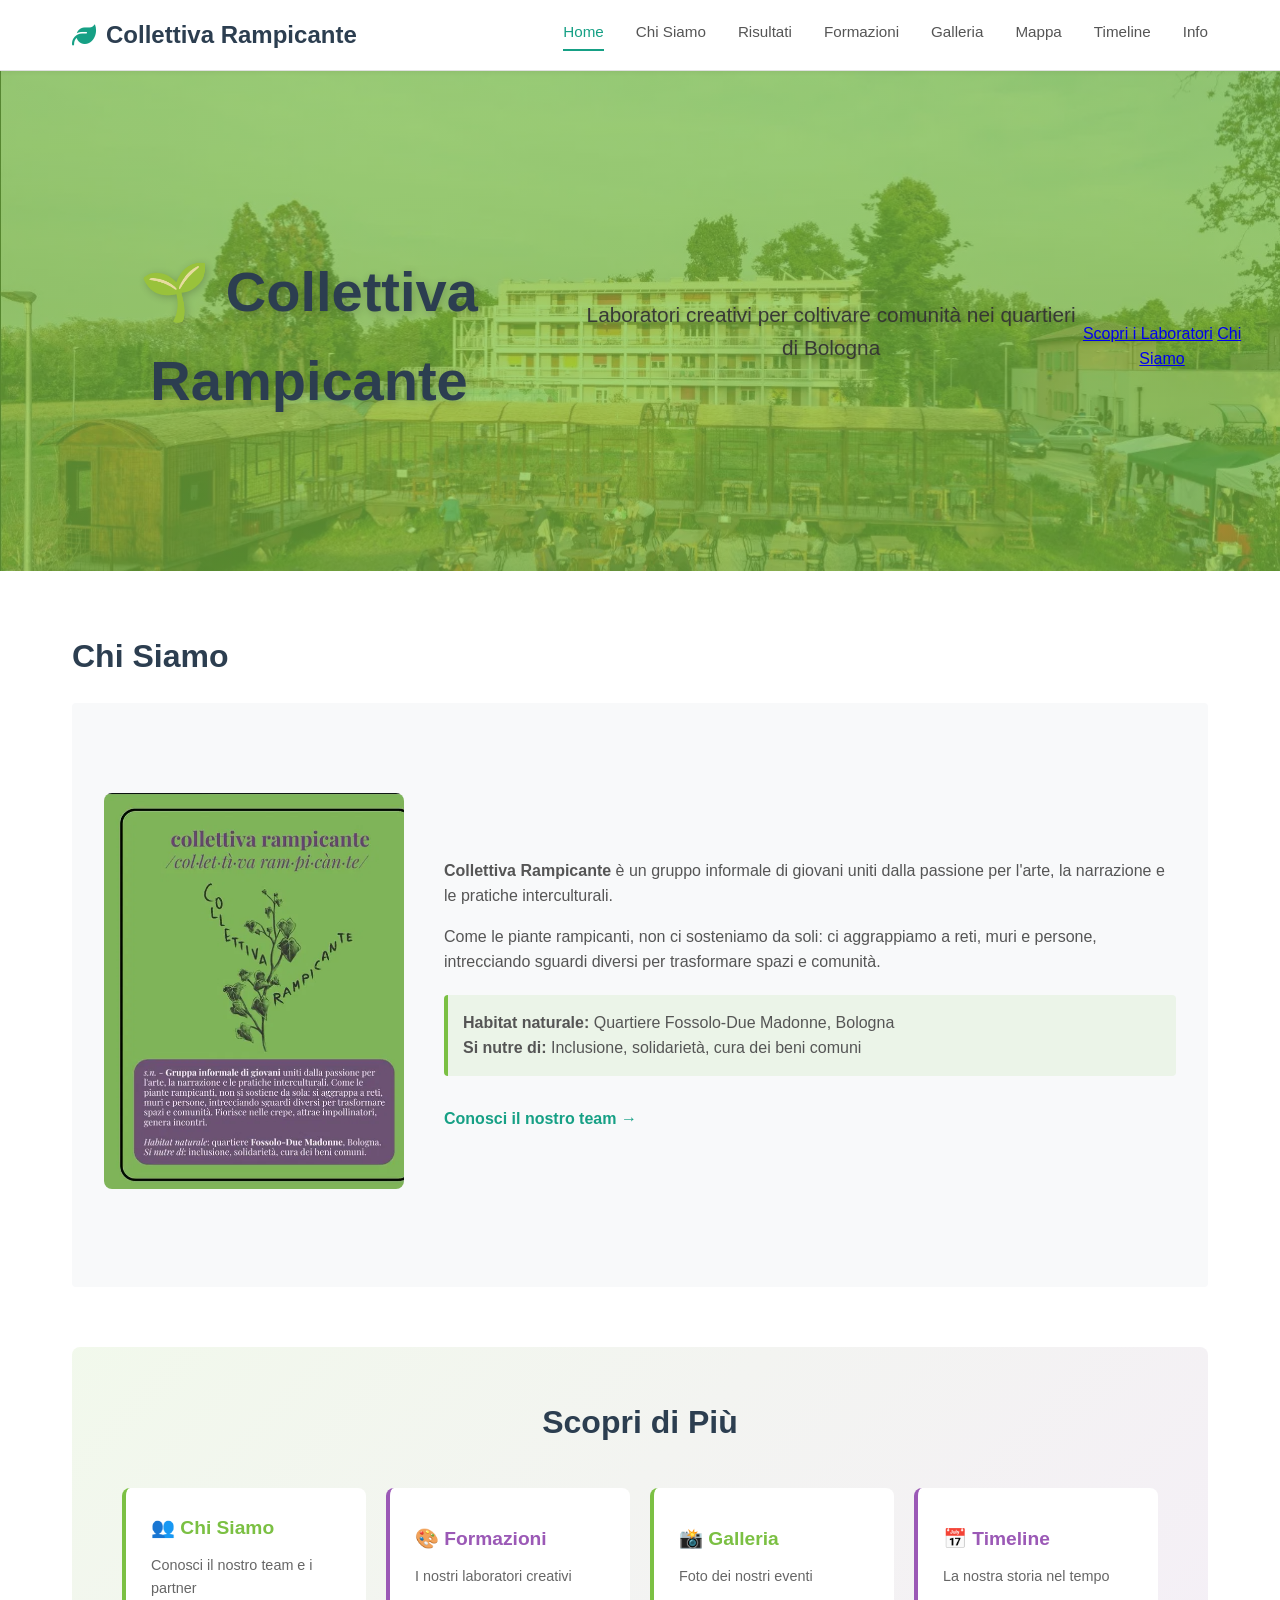
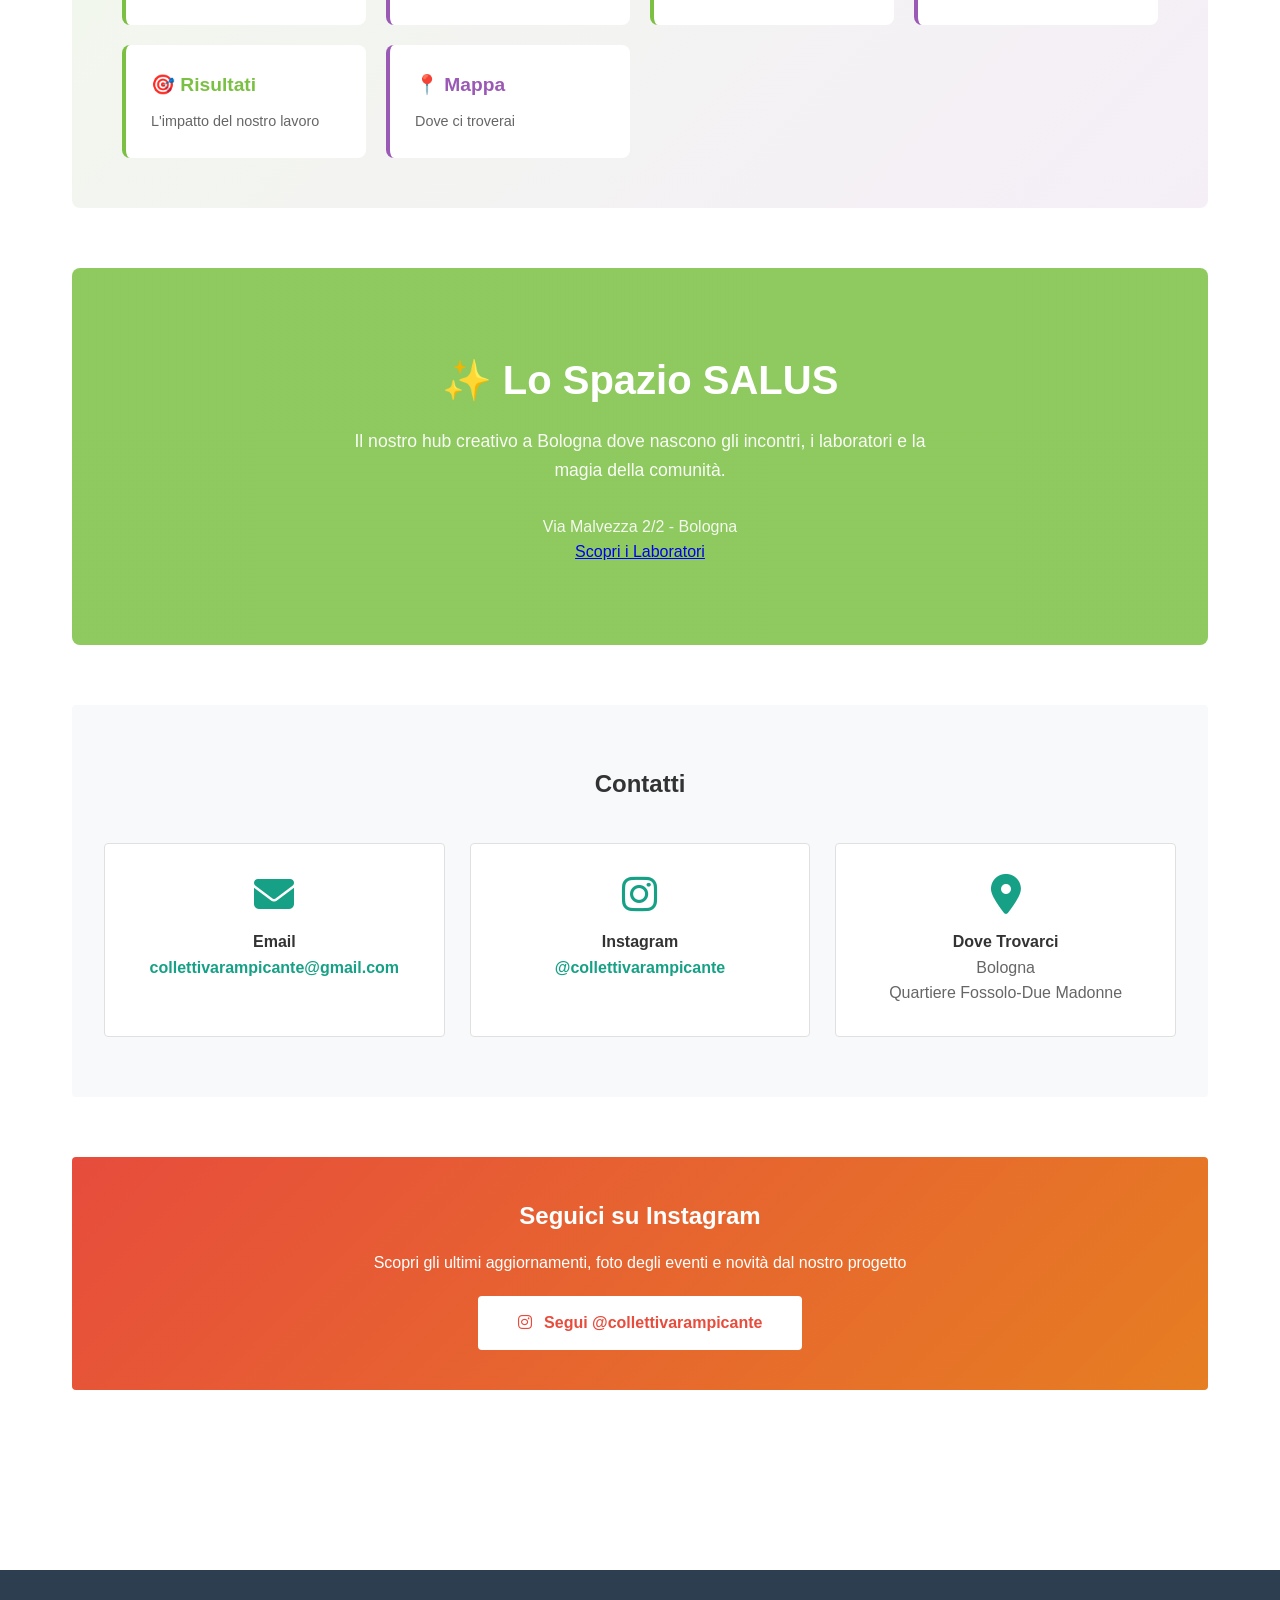
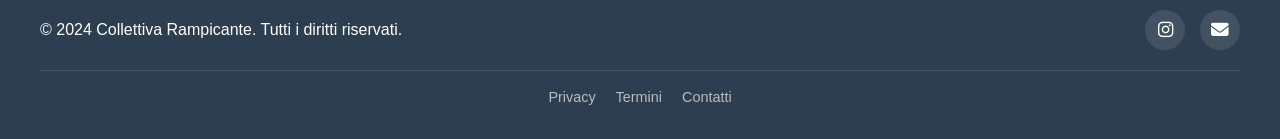
==== commit 00fae202: "feat: Collettiva Rampicante - Clean su Home, team, laboratori e background" ====
--- a/index.html
+++ b/index.html
@@ -33,9 +33,9 @@
     </nav>
 
     <!-- Hero Section -->
-    <section class="hero">
-        <h1>🌿 Collettiva Rampicante</h1>
-        <p>Laboratori creativi per coltivare comunità nei quartieri di Bologna</p>
+    <section class="hero" style="background: linear-gradient(rgba(123, 192, 67, 0.7), rgba(123, 192, 67, 0.7)), url('images/home/salus-space.jpg') center/cover no-repeat; padding: 150px 2rem 100px; margin: 0; width: 100vw; position: relative; left: 50%; right: 50%; margin-left: -50vw; margin-right: -50vw;">
+        <h1 style="font-size: 3.5rem; margin-bottom: 20px; text-shadow: 2px 2px 8px rgba(0,0,0,0.2);">🌱 Collettiva Rampicante</h1>
+        <p style="font-size: 1.3rem; margin-bottom: 30px; opacity: 0.95; text-shadow: 1px 1px 4px rgba(0,0,0,0.2);">Laboratori creativi per coltivare comunità nei quartieri di Bologna</p>
         <div class="hero-buttons">
             <a href="pages/formazioni.html" class="btn btn-primary">Scopri i Laboratori</a>
             <a href="pages/chi-siamo.html" class="btn btn-secondary">Chi Siamo</a>
@@ -46,46 +46,67 @@
         <!-- About Section -->
         <section class="content-section">
             <h2>Chi Siamo</h2>
-            <div class="about-preview">
-                <div class="about-content">
-                    <p><strong>Collettiva Rampicante</strong> è un gruppo informale di giovani uniti dalla passione per l'arte, la narrazione e le pratiche interculturali. Come le piante rampicanti, non ci sosteniamo da soli: ci aggrappiamo a reti, muri e persone, intrecciando sguardi diversi per trasformare spazi e comunità.</p>
-                    <img src="images/home/logo.webp" alt="Collettiva Rampicante" class="about-image" style="max-width: 300px;">
-                    <p><strong>S.L.</strong> - Gruppo informale di giovani uniti dalla passione per l'arte, la narrazione e le pratiche interculturali. Come le piante rampicanti, non si sostengono da sole: si aggrapano a reti, muri e persone.</p>
-                    <p><strong>Habitat naturale:</strong> Quartiere Fossolo-Due Madonne, Bologna</p>
-                    <p><strong>Si nutre di:</strong> Inclusione, solidarietà, cura dei beni comuni</p>
-                    <a href="pages/chi-siamo.html" class="link-button">Conosci il nostro team →</a>
+            <div class="about-preview" style="display: flex; align-items: center; gap: 40px; flex-wrap: wrap;">
+                <div style="flex: 0 0 300px;">
+                    <img src="images/home/logo.webp" alt="Collettiva Rampicante" class="about-image" style="max-width: 100%; height: auto; border-radius: 8px;">
+                </div>
+                <div class="about-content" style="flex: 1; min-width: 300px;">
+                    <p><strong>Collettiva Rampicante</strong> è un gruppo informale di giovani uniti dalla passione per l'arte, la narrazione e le pratiche interculturali.</p>
+                    
+                    <p>Come le piante rampicanti, non ci sosteniamo da soli: ci aggrappiamo a reti, muri e persone, intrecciando sguardi diversi per trasformare spazi e comunità.</p>
+
+                    <p style="margin-top: 20px; padding: 15px; background: rgba(123, 192, 67, 0.1); border-left: 4px solid #7BC043; border-radius: 4px;">
+                        <strong>Habitat naturale:</strong> Quartiere Fossolo-Due Madonne, Bologna<br>
+                        <strong>Si nutre di:</strong> Inclusione, solidarietà, cura dei beni comuni
+                    </p>
+
+                    <a href="pages/chi-siamo.html" class="link-button" style="display: inline-block; margin-top: 15px;">Conosci il nostro team →</a>
                 </div>
             </div>
         </section>
 
-        <!-- Formazioni Preview -->
-        <section class="content-section">
-            <h2>Laboratori Creativi TALEE</h2>
-            <p>Percorsi di co-creazione gratuiti per vivere lo spazio urbano come luogo di incontro tra comunità, arte, cultura e socialità. Aperto a tutte e tutti!</p>
-            
-            <div class="formazioni-grid" style="margin-top: 40px;">
-                <div class="formazione-card">
-                    <div class="formazione-title">🌱 Talee in Festa</div>
-                    <div class="formazione-date"><i class="fas fa-calendar"></i> 12 Aprile 2024</div>
-                    <div class="formazione-desc">Festa di primavera con laboratori collettivi, scambio di piante e performance musicale.</div>
-                </div>
+        <!-- Esplora le Nostre Pagine -->
+        <section class="content-section" style="background: linear-gradient(135deg, rgba(123, 192, 67, 0.1) 0%, rgba(155, 89, 182, 0.1) 100%); padding: 50px; border-radius: 8px;">
+            <h2 style="text-align: center; margin-bottom: 40px;">Scopri di Più</h2>
+            <div style="display: grid; grid-template-columns: repeat(auto-fit, minmax(200px, 1fr)); gap: 20px;">
+                <a href="pages/chi-siamo.html" style="padding: 25px; background: white; border-radius: 8px; text-decoration: none; border-left: 4px solid #7BC043; transition: all 0.3s ease; display: flex; flex-direction: column; justify-content: center;">
+                    <h3 style="color: #7BC043; margin: 0 0 10px 0; font-size: 1.2rem;">👥 Chi Siamo</h3>
+                    <p style="color: #666; margin: 0; font-size: 0.9rem;">Conosci il nostro team e i partner</p>
+                </a>
 
-                <div class="formazione-card">
-                    <div class="formazione-title">🎨 Laboratori Creativi</div>
-                    <div class="formazione-date"><i class="fas fa-calendar"></i> Maggio - Giugno 2024</div>
-                    <div class="formazione-desc">Ciclo di 3 laboratori all'aperto per esplorare natura, arte e comunità.</div>
-                </div>
+                <a href="pages/formazioni.html" style="padding: 25px; background: white; border-radius: 8px; text-decoration: none; border-left: 4px solid #9B59B6; transition: all 0.3s ease; display: flex; flex-direction: column; justify-content: center;">
+                    <h3 style="color: #9B59B6; margin: 0 0 10px 0; font-size: 1.2rem;">🎨 Formazioni</h3>
+                    <p style="color: #666; margin: 0; font-size: 0.9rem;">I nostri laboratori creativi</p>
+                </a>
 
-                <div class="formazione-card">
-                    <div class="formazione-title">📍 Dove e Quando</div>
-                    <div class="formazione-date"><i class="fas fa-map-marker-alt"></i> Bologna</div>
-                    <div class="formazione-desc">Parchi e spazi pubblici del Fossolo-Due Madonne. Partecipazione gratuita!</div>
-                </div>
+                <a href="pages/galleria.html" style="padding: 25px; background: white; border-radius: 8px; text-decoration: none; border-left: 4px solid #7BC043; transition: all 0.3s ease; display: flex; flex-direction: column; justify-content: center;">
+                    <h3 style="color: #7BC043; margin: 0 0 10px 0; font-size: 1.2rem;">📸 Galleria</h3>
+                    <p style="color: #666; margin: 0; font-size: 0.9rem;">Foto dei nostri eventi</p>
+                </a>
+
+                <a href="pages/timeline.html" style="padding: 25px; background: white; border-radius: 8px; text-decoration: none; border-left: 4px solid #9B59B6; transition: all 0.3s ease; display: flex; flex-direction: column; justify-content: center;">
+                    <h3 style="color: #9B59B6; margin: 0 0 10px 0; font-size: 1.2rem;">📅 Timeline</h3>
+                    <p style="color: #666; margin: 0; font-size: 0.9rem;">La nostra storia nel tempo</p>
+                </a>
+
+                <a href="pages/risultati.html" style="padding: 25px; background: white; border-radius: 8px; text-decoration: none; border-left: 4px solid #7BC043; transition: all 0.3s ease; display: flex; flex-direction: column; justify-content: center;">
+                    <h3 style="color: #7BC043; margin: 0 0 10px 0; font-size: 1.2rem;">🎯 Risultati</h3>
+                    <p style="color: #666; margin: 0; font-size: 0.9rem;">L'impatto del nostro lavoro</p>
+                </a>
+
+                <a href="pages/mappa.html" style="padding: 25px; background: white; border-radius: 8px; text-decoration: none; border-left: 4px solid #9B59B6; transition: all 0.3s ease; display: flex; flex-direction: column; justify-content: center;">
+                    <h3 style="color: #9B59B6; margin: 0 0 10px 0; font-size: 1.2rem;">📍 Mappa</h3>
+                    <p style="color: #666; margin: 0; font-size: 0.9rem;">Dove ci troverai</p>
+                </a>
             </div>
+        </section>
 
-            <div style="text-align: center; margin-top: 30px;">
-                <a href="pages/formazioni.html" class="btn btn-primary">Vedi Tutti i Laboratori</a>
-            </div>
+        <!-- SALUS Space Section -->
+        <section style="margin: 60px 0; padding: 80px 40px; border-radius: 8px; background: linear-gradient(rgba(123, 192, 67, 0.85), rgba(123, 192, 67, 0.85)), url('https://images.unsplash.com/photo-1552664730-d307ca884978?w=1200&h=600&fit=crop') center/cover no-repeat; color: white; text-align: center;">
+            <h2 style="color: white; font-size: 2.5rem; margin-bottom: 15px;">✨ Lo Spazio SALUS</h2>
+            <p style="font-size: 1.1rem; max-width: 600px; margin: 0 auto 30px; opacity: 0.95;">Il nostro hub creativo a Bologna dove nascono gli incontri, i laboratori e la magia della comunità.</p>
+            <p style="font-size: 1rem; opacity: 0.9;">Via Malvezza 2/2 - Bologna</p>
+            <a href="pages/formazioni.html" class="btn btn-primary" style="margin-top: 20px;">Scopri i Laboratori</a>
         </section>
 
         <!-- Contact Section -->
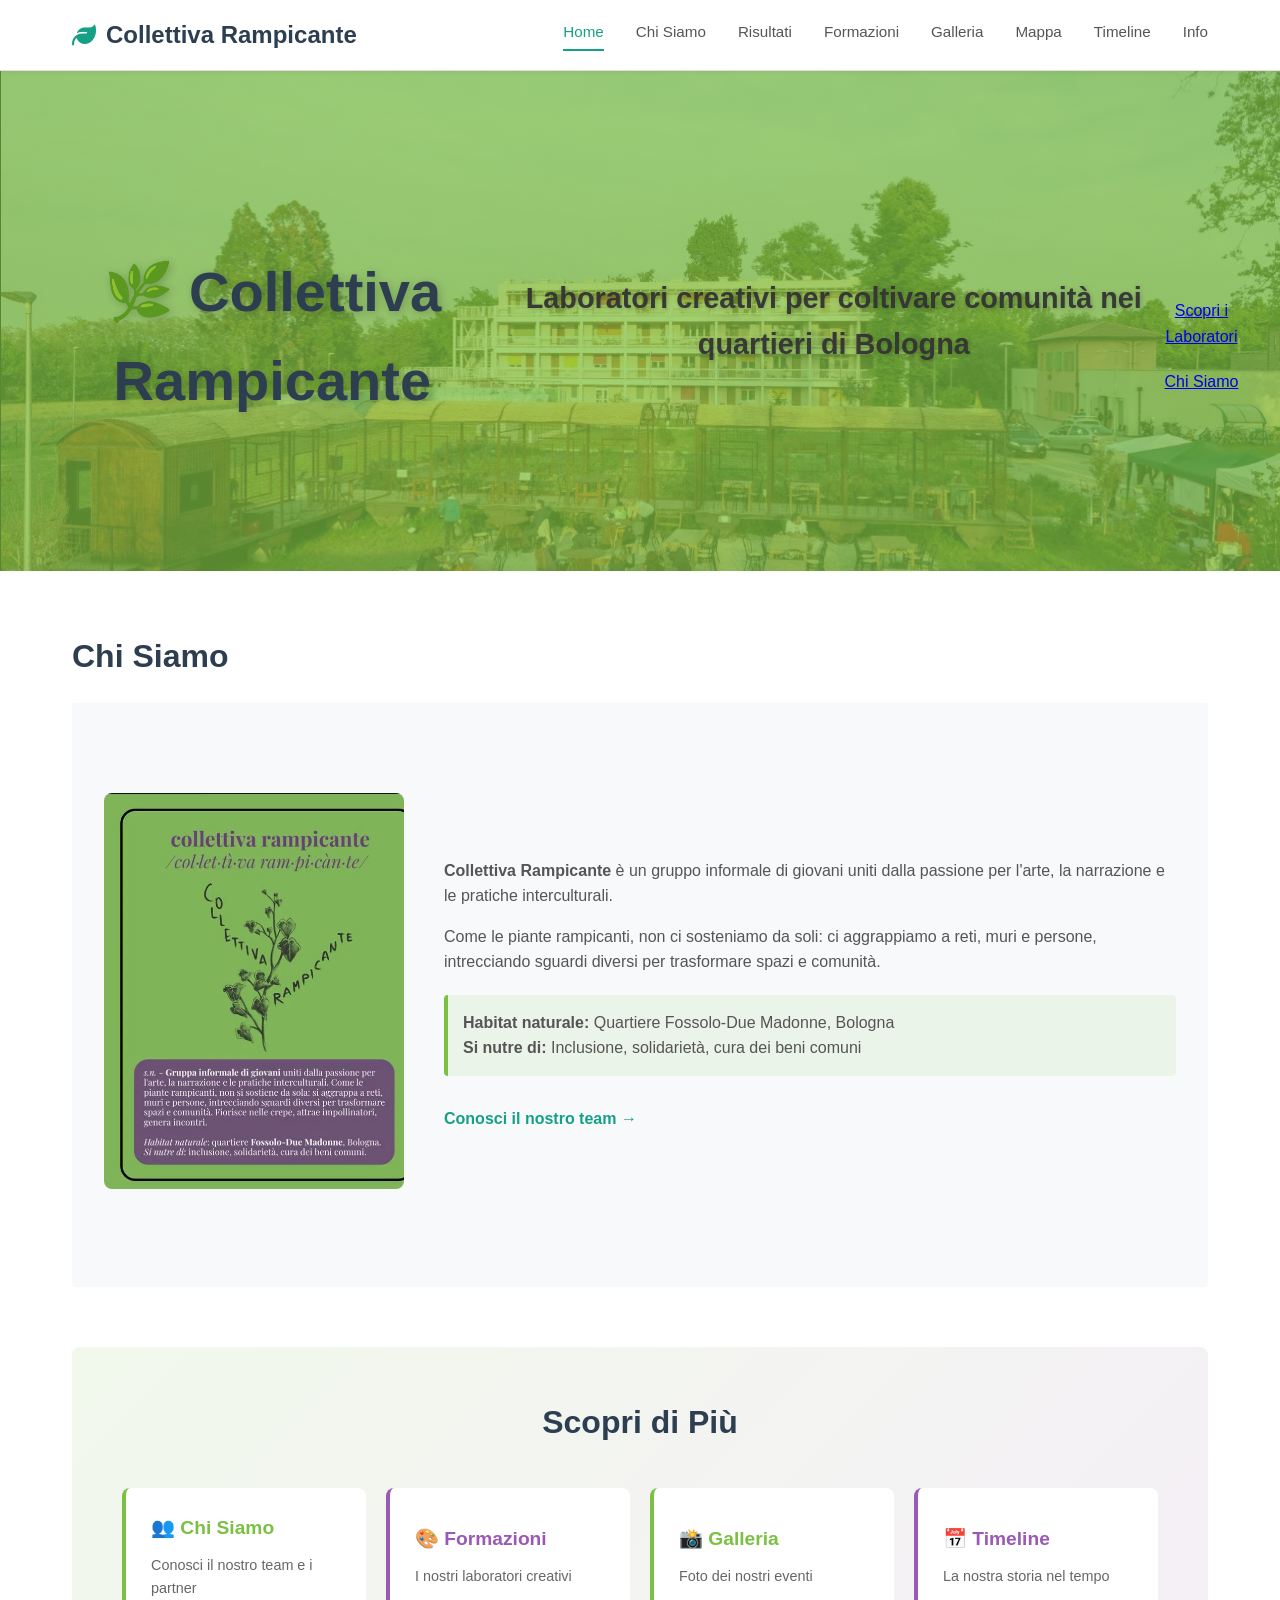
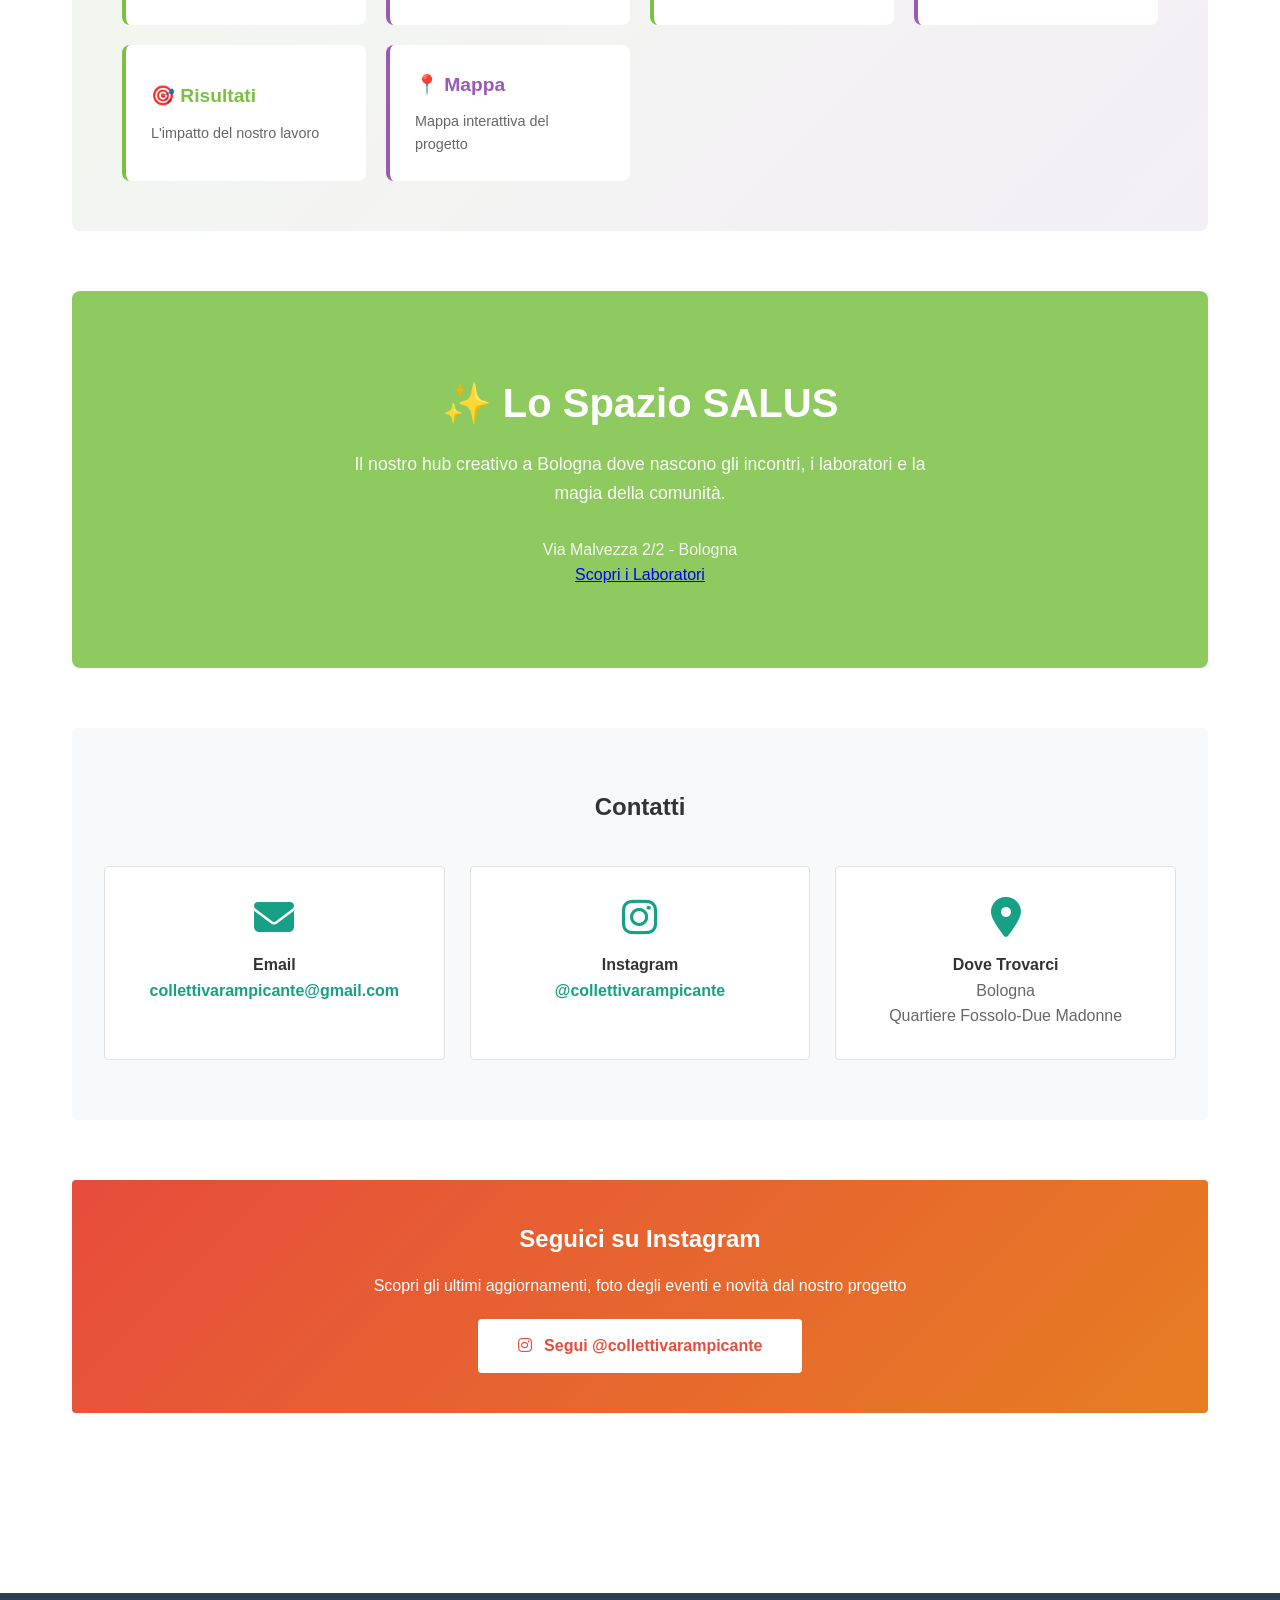
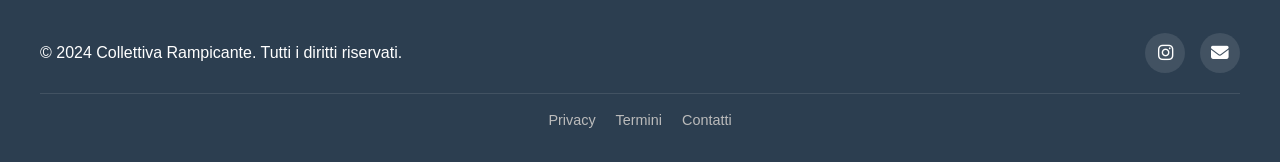
==== commit 0a914baf: "Add: QGIS2Web interactive map for project locations" ====
--- a/index.html
+++ b/index.html
@@ -33,12 +33,12 @@
     </nav>
 
     <!-- Hero Section -->
-    <section class="hero" style="background: linear-gradient(rgba(123, 192, 67, 0.7), rgba(123, 192, 67, 0.7)), url('images/home/salus-space.jpg') center/cover no-repeat; padding: 150px 2rem 100px; margin: 0; width: 100vw; position: relative; left: 50%; right: 50%; margin-left: -50vw; margin-right: -50vw;">
-        <h1 style="font-size: 3.5rem; margin-bottom: 20px; text-shadow: 2px 2px 8px rgba(0,0,0,0.2);">🌱 Collettiva Rampicante</h1>
-        <p style="font-size: 1.3rem; margin-bottom: 30px; opacity: 0.95; text-shadow: 1px 1px 4px rgba(0,0,0,0.2);">Laboratori creativi per coltivare comunità nei quartieri di Bologna</p>
-        <div class="hero-buttons">
-            <a href="pages/formazioni.html" class="btn btn-primary">Scopri i Laboratori</a>
-            <a href="pages/chi-siamo.html" class="btn btn-secondary">Chi Siamo</a>
+    <section class="hero" style="background: linear-gradient(rgba(123, 192, 67, 0.7), rgba(123, 192, 67, 0.7)), url('images/home/salus-space.jpg') center/cover no-repeat; padding: 150px 2rem 100px; margin: 0; width: 100vw; position: relative; left: 50%; right: 50%; margin-left: -50vw; margin-right: -50vw; text-align: center;">
+        <h1 style="font-size: 3.5rem; margin-bottom: 20px; text-shadow: 2px 2px 8px rgba(0,0,0,0.2);">🌿 Collettiva Rampicante</h1>
+        <p style="font-size: 1.8rem; font-weight: bold; margin-bottom: 50px; opacity: 0.95; text-shadow: 1px 1px 4px rgba(0,0,0,0.2); line-height: 1.6;">Laboratori creativi per coltivare comunità nei quartieri di Bologna</p>
+        <div class="hero-buttons" style="display: flex; gap: 20px; justify-content: center; flex-direction: column; align-items: center; max-width: 400px; margin: 0 auto;">
+            <a href="pages/formazioni.html" class="btn btn-primary" style="width: 100%;">Scopri i Laboratori</a>
+            <a href="pages/chi-siamo.html" class="btn btn-secondary" style="width: 100%;">Chi Siamo</a>
         </div>
     </section>
 
@@ -96,7 +96,7 @@
 
                 <a href="pages/mappa.html" style="padding: 25px; background: white; border-radius: 8px; text-decoration: none; border-left: 4px solid #9B59B6; transition: all 0.3s ease; display: flex; flex-direction: column; justify-content: center;">
                     <h3 style="color: #9B59B6; margin: 0 0 10px 0; font-size: 1.2rem;">📍 Mappa</h3>
-                    <p style="color: #666; margin: 0; font-size: 0.9rem;">Dove ci troverai</p>
+                    <p style="color: #666; margin: 0; font-size: 0.9rem;">Mappa interattiva del progetto</p>
                 </a>
             </div>
         </section>
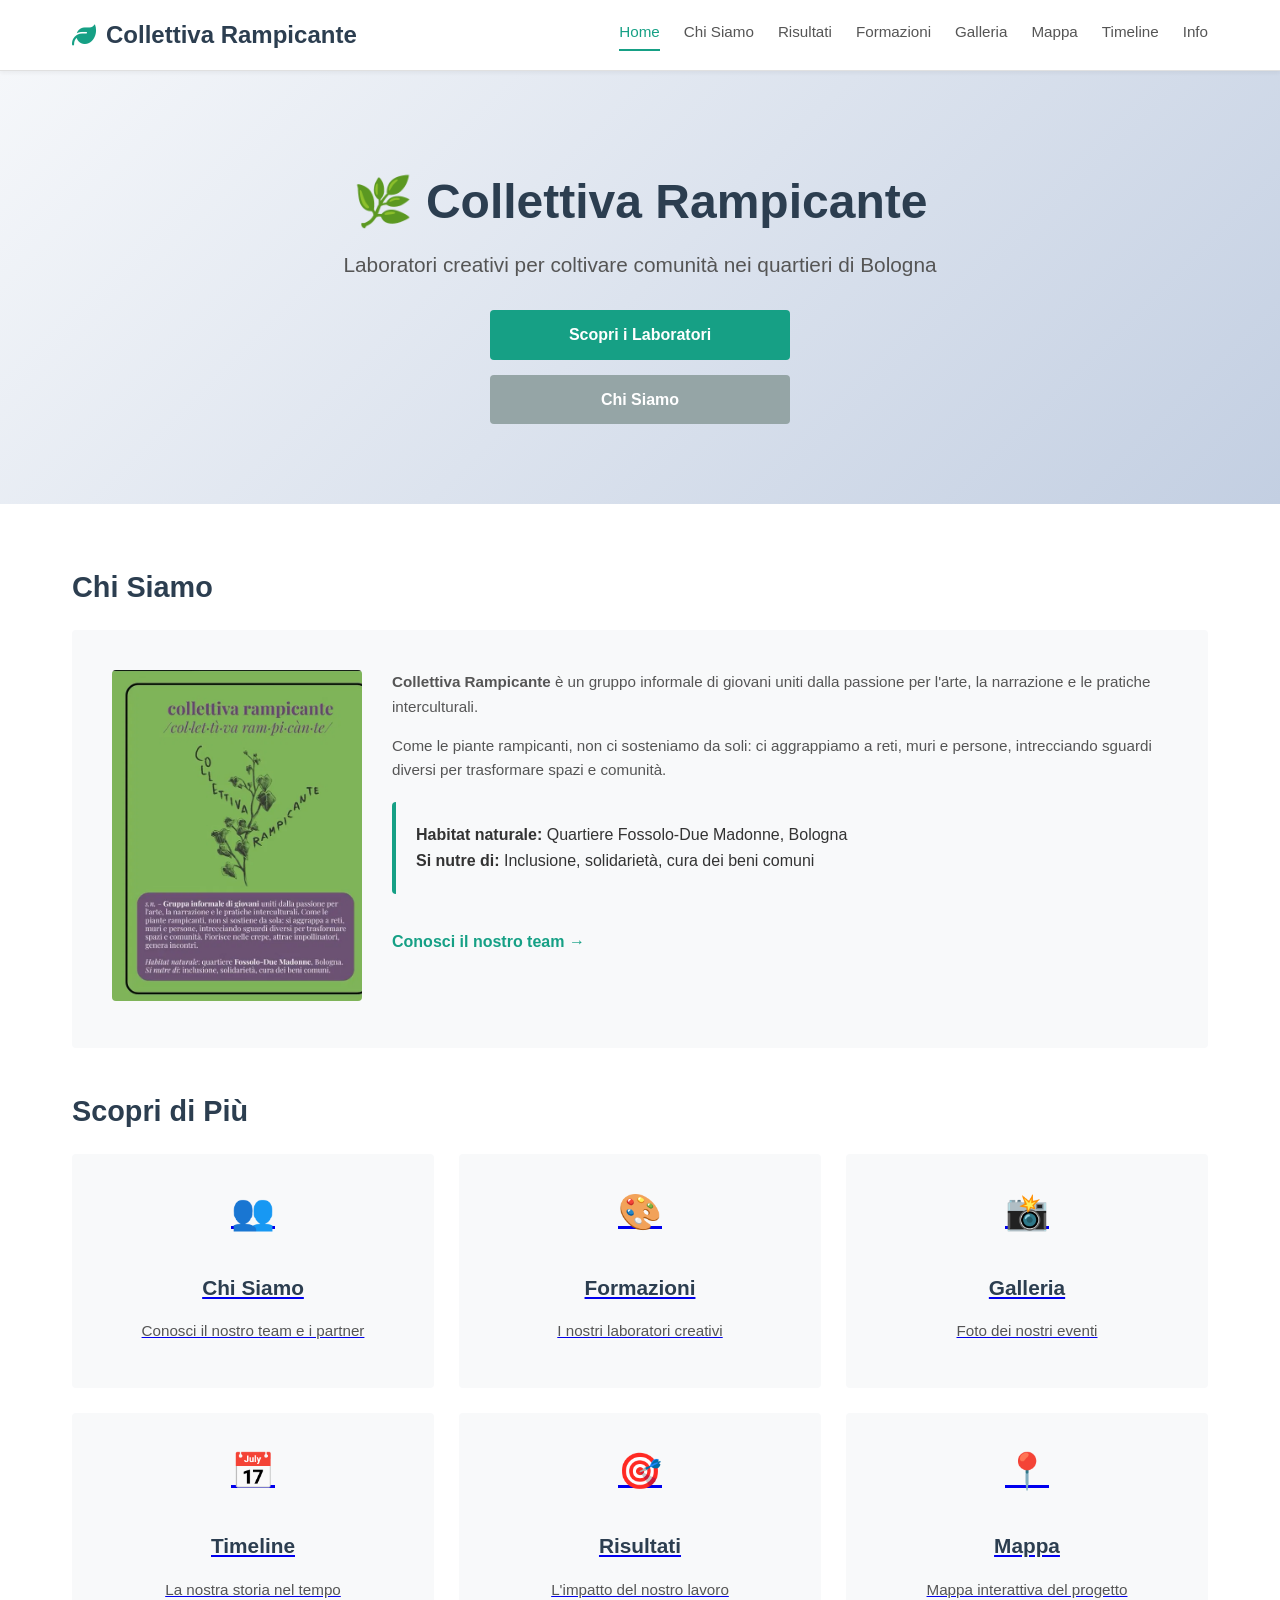
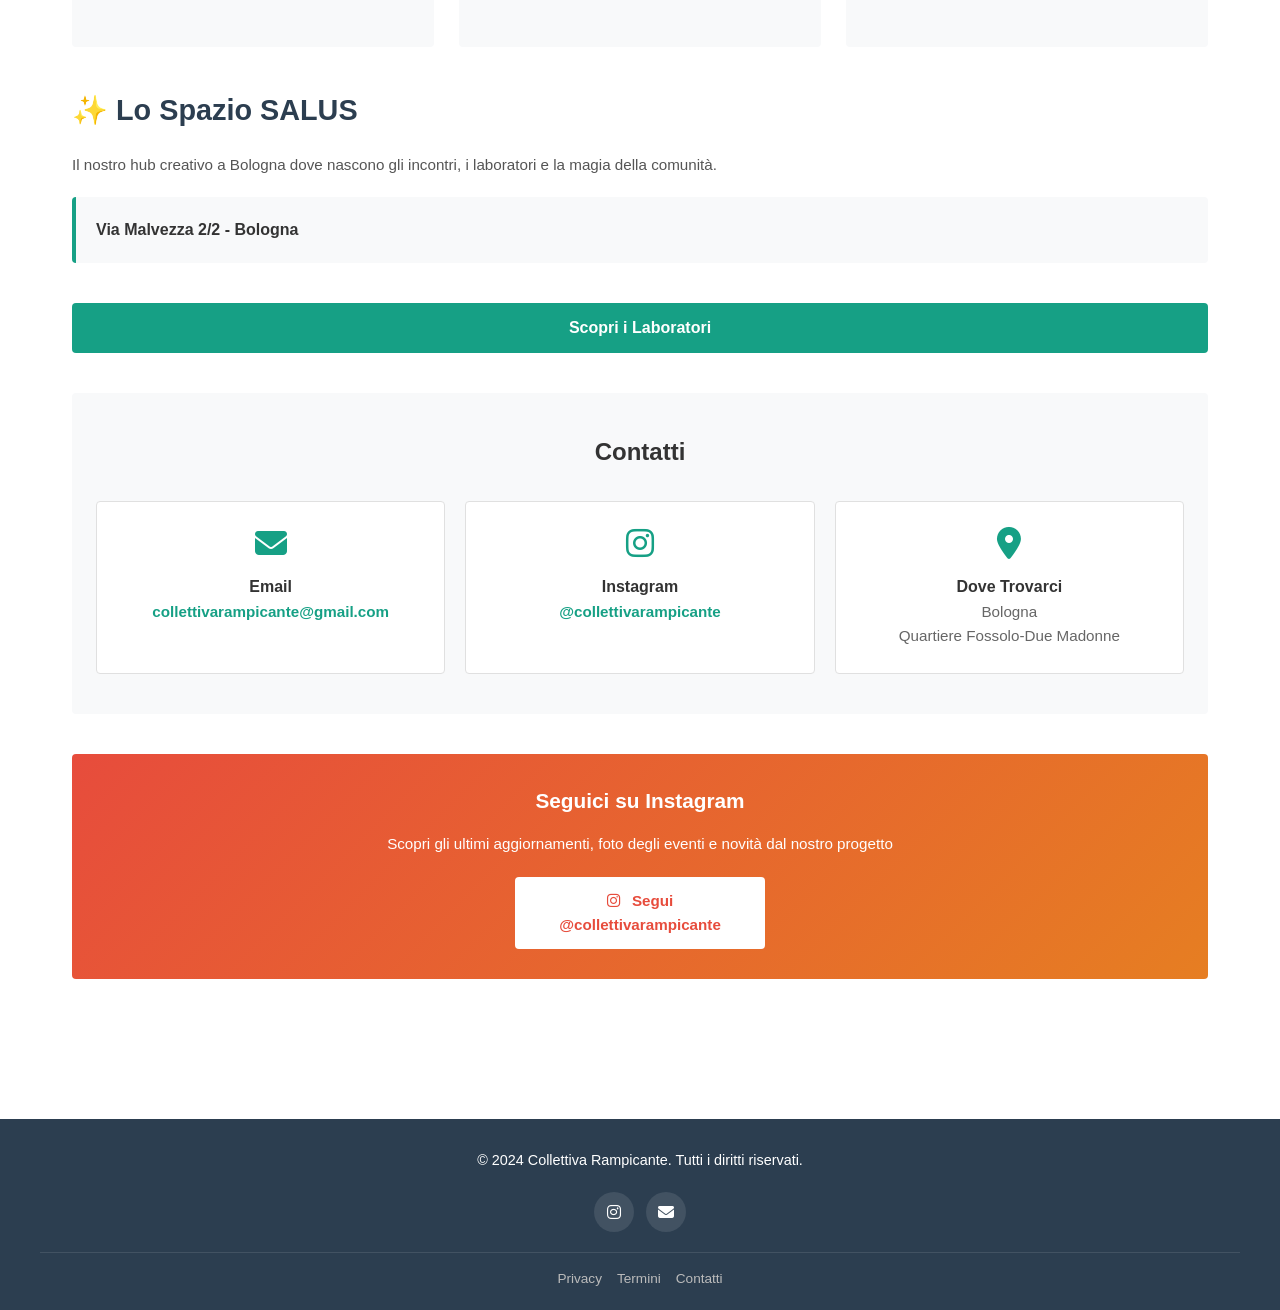
==== commit 00a97194: "feat: implement mobile-first responsive design" ====
--- a/index.html
+++ b/index.html
@@ -32,101 +32,112 @@
         </div>
     </nav>
 
-    <!-- Hero Section -->
-    <section class="hero" style="background: linear-gradient(rgba(123, 192, 67, 0.7), rgba(123, 192, 67, 0.7)), url('images/home/salus-space.jpg') center/cover no-repeat; padding: 150px 2rem 100px; margin: 0; width: 100vw; position: relative; left: 50%; right: 50%; margin-left: -50vw; margin-right: -50vw; text-align: center;">
-        <h1 style="font-size: 3.5rem; margin-bottom: 20px; text-shadow: 2px 2px 8px rgba(0,0,0,0.2);">🌿 Collettiva Rampicante</h1>
-        <p style="font-size: 1.8rem; font-weight: bold; margin-bottom: 50px; opacity: 0.95; text-shadow: 1px 1px 4px rgba(0,0,0,0.2); line-height: 1.6;">Laboratori creativi per coltivare comunità nei quartieri di Bologna</p>
-        <div class="hero-buttons" style="display: flex; gap: 20px; justify-content: center; flex-direction: column; align-items: center; max-width: 400px; margin: 0 auto;">
-            <a href="pages/formazioni.html" class="btn btn-primary" style="width: 100%;">Scopri i Laboratori</a>
-            <a href="pages/chi-siamo.html" class="btn btn-secondary" style="width: 100%;">Chi Siamo</a>
+    <!-- Hero Section - MOBILE FRIENDLY -->
+    <section class="hero">
+        <div class="hero-content">
+            <h1>🌿 Collettiva Rampicante</h1>
+            <p class="hero-subtitle">Laboratori creativi per coltivare comunità nei quartieri di Bologna</p>
+            <div class="hero-buttons">
+                <a href="pages/formazioni.html" class="btn btn-primary">Scopri i Laboratori</a>
+                <a href="pages/chi-siamo.html" class="btn btn-secondary">Chi Siamo</a>
+            </div>
         </div>
     </section>
 
     <main class="container">
-        <!-- About Section -->
+        <!-- About Section - MOBILE FRIENDLY -->
         <section class="content-section">
             <h2>Chi Siamo</h2>
-            <div class="about-preview" style="display: flex; align-items: center; gap: 40px; flex-wrap: wrap;">
-                <div style="flex: 0 0 300px;">
-                    <img src="images/home/logo.webp" alt="Collettiva Rampicante" class="about-image" style="max-width: 100%; height: auto; border-radius: 8px;">
-                </div>
-                <div class="about-content" style="flex: 1; min-width: 300px;">
+            <div class="about-preview">
+                <div class="about-preview-image">
+                    <img src="images/home/logo.webp" alt="Collettiva Rampicante">
+                </div>
+                <div class="about-content">
                     <p><strong>Collettiva Rampicante</strong> è un gruppo informale di giovani uniti dalla passione per l'arte, la narrazione e le pratiche interculturali.</p>
                     
                     <p>Come le piante rampicanti, non ci sosteniamo da soli: ci aggrappiamo a reti, muri e persone, intrecciando sguardi diversi per trasformare spazi e comunità.</p>
 
-                    <p style="margin-top: 20px; padding: 15px; background: rgba(123, 192, 67, 0.1); border-left: 4px solid #7BC043; border-radius: 4px;">
+                    <div class="info-box">
                         <strong>Habitat naturale:</strong> Quartiere Fossolo-Due Madonne, Bologna<br>
                         <strong>Si nutre di:</strong> Inclusione, solidarietà, cura dei beni comuni
-                    </p>
-
-                    <a href="pages/chi-siamo.html" class="link-button" style="display: inline-block; margin-top: 15px;">Conosci il nostro team →</a>
-                </div>
-            </div>
-        </section>
-
-        <!-- Esplora le Nostre Pagine -->
-        <section class="content-section" style="background: linear-gradient(135deg, rgba(123, 192, 67, 0.1) 0%, rgba(155, 89, 182, 0.1) 100%); padding: 50px; border-radius: 8px;">
-            <h2 style="text-align: center; margin-bottom: 40px;">Scopri di Più</h2>
-            <div style="display: grid; grid-template-columns: repeat(auto-fit, minmax(200px, 1fr)); gap: 20px;">
-                <a href="pages/chi-siamo.html" style="padding: 25px; background: white; border-radius: 8px; text-decoration: none; border-left: 4px solid #7BC043; transition: all 0.3s ease; display: flex; flex-direction: column; justify-content: center;">
-                    <h3 style="color: #7BC043; margin: 0 0 10px 0; font-size: 1.2rem;">👥 Chi Siamo</h3>
-                    <p style="color: #666; margin: 0; font-size: 0.9rem;">Conosci il nostro team e i partner</p>
-                </a>
-
-                <a href="pages/formazioni.html" style="padding: 25px; background: white; border-radius: 8px; text-decoration: none; border-left: 4px solid #9B59B6; transition: all 0.3s ease; display: flex; flex-direction: column; justify-content: center;">
-                    <h3 style="color: #9B59B6; margin: 0 0 10px 0; font-size: 1.2rem;">🎨 Formazioni</h3>
-                    <p style="color: #666; margin: 0; font-size: 0.9rem;">I nostri laboratori creativi</p>
-                </a>
-
-                <a href="pages/galleria.html" style="padding: 25px; background: white; border-radius: 8px; text-decoration: none; border-left: 4px solid #7BC043; transition: all 0.3s ease; display: flex; flex-direction: column; justify-content: center;">
-                    <h3 style="color: #7BC043; margin: 0 0 10px 0; font-size: 1.2rem;">📸 Galleria</h3>
-                    <p style="color: #666; margin: 0; font-size: 0.9rem;">Foto dei nostri eventi</p>
-                </a>
-
-                <a href="pages/timeline.html" style="padding: 25px; background: white; border-radius: 8px; text-decoration: none; border-left: 4px solid #9B59B6; transition: all 0.3s ease; display: flex; flex-direction: column; justify-content: center;">
-                    <h3 style="color: #9B59B6; margin: 0 0 10px 0; font-size: 1.2rem;">📅 Timeline</h3>
-                    <p style="color: #666; margin: 0; font-size: 0.9rem;">La nostra storia nel tempo</p>
-                </a>
-
-                <a href="pages/risultati.html" style="padding: 25px; background: white; border-radius: 8px; text-decoration: none; border-left: 4px solid #7BC043; transition: all 0.3s ease; display: flex; flex-direction: column; justify-content: center;">
-                    <h3 style="color: #7BC043; margin: 0 0 10px 0; font-size: 1.2rem;">🎯 Risultati</h3>
-                    <p style="color: #666; margin: 0; font-size: 0.9rem;">L'impatto del nostro lavoro</p>
-                </a>
-
-                <a href="pages/mappa.html" style="padding: 25px; background: white; border-radius: 8px; text-decoration: none; border-left: 4px solid #9B59B6; transition: all 0.3s ease; display: flex; flex-direction: column; justify-content: center;">
-                    <h3 style="color: #9B59B6; margin: 0 0 10px 0; font-size: 1.2rem;">📍 Mappa</h3>
-                    <p style="color: #666; margin: 0; font-size: 0.9rem;">Mappa interattiva del progetto</p>
+                    </div>
+
+                    <a href="pages/chi-siamo.html" class="link-button">Conosci il nostro team →</a>
+                </div>
+            </div>
+        </section>
+
+        <!-- Highlights Grid - MOBILE FRIENDLY -->
+        <section class="content-section">
+            <h2>Scopri di Più</h2>
+            <div class="highlights-grid">
+                <a href="pages/chi-siamo.html" class="highlight-card">
+                    <div class="highlight-icon">👥</div>
+                    <h3>Chi Siamo</h3>
+                    <p>Conosci il nostro team e i partner</p>
+                </a>
+
+                <a href="pages/formazioni.html" class="highlight-card">
+                    <div class="highlight-icon">🎨</div>
+                    <h3>Formazioni</h3>
+                    <p>I nostri laboratori creativi</p>
+                </a>
+
+                <a href="pages/galleria.html" class="highlight-card">
+                    <div class="highlight-icon">📸</div>
+                    <h3>Galleria</h3>
+                    <p>Foto dei nostri eventi</p>
+                </a>
+
+                <a href="pages/timeline.html" class="highlight-card">
+                    <div class="highlight-icon">📅</div>
+                    <h3>Timeline</h3>
+                    <p>La nostra storia nel tempo</p>
+                </a>
+
+                <a href="pages/risultati.html" class="highlight-card">
+                    <div class="highlight-icon">🎯</div>
+                    <h3>Risultati</h3>
+                    <p>L'impatto del nostro lavoro</p>
+                </a>
+
+                <a href="pages/mappa.html" class="highlight-card">
+                    <div class="highlight-icon">📍</div>
+                    <h3>Mappa</h3>
+                    <p>Mappa interattiva del progetto</p>
                 </a>
             </div>
         </section>
 
         <!-- SALUS Space Section -->
-        <section style="margin: 60px 0; padding: 80px 40px; border-radius: 8px; background: linear-gradient(rgba(123, 192, 67, 0.85), rgba(123, 192, 67, 0.85)), url('https://images.unsplash.com/photo-1552664730-d307ca884978?w=1200&h=600&fit=crop') center/cover no-repeat; color: white; text-align: center;">
-            <h2 style="color: white; font-size: 2.5rem; margin-bottom: 15px;">✨ Lo Spazio SALUS</h2>
-            <p style="font-size: 1.1rem; max-width: 600px; margin: 0 auto 30px; opacity: 0.95;">Il nostro hub creativo a Bologna dove nascono gli incontri, i laboratori e la magia della comunità.</p>
-            <p style="font-size: 1rem; opacity: 0.9;">Via Malvezza 2/2 - Bologna</p>
-            <a href="pages/formazioni.html" class="btn btn-primary" style="margin-top: 20px;">Scopri i Laboratori</a>
-        </section>
-
-        <!-- Contact Section -->
+        <section class="content-section">
+            <h2>✨ Lo Spazio SALUS</h2>
+            <p>Il nostro hub creativo a Bologna dove nascono gli incontri, i laboratori e la magia della comunità.</p>
+            
+            <div class="info-box">
+                <strong>Via Malvezza 2/2 - Bologna</strong>
+            </div>
+
+            <a href="pages/formazioni.html" class="btn btn-primary" style="display: inline-block; margin-top: 20px;">Scopri i Laboratori</a>
+        </section>
+
+        <!-- Contact Section - MOBILE FRIENDLY -->
         <section class="contact-section">
             <h2>Contatti</h2>
+            
             <div class="contact-grid">
                 <div class="contact-card">
                     <i class="fas fa-envelope"></i>
                     <h4>Email</h4>
-                    <p>
-                        <a href="mailto:collettivarampicante@gmail.com">collettivarampicante@gmail.com</a>
-                    </p>
-                </div>
+                    <p><a href="mailto:collettivarampicante@gmail.com">collettivarampicante@gmail.com</a></p>
+                </div>
+
                 <div class="contact-card">
                     <i class="fab fa-instagram"></i>
                     <h4>Instagram</h4>
-                    <p>
-                        <a href="https://www.instagram.com/collettivarampicante?igsi=Mm1rM3k2anE5dTJp" target="_blank">@collettivarampicante</a>
-                    </p>
-                </div>
+                    <p><a href="https://www.instagram.com/collettivarampicante?igsi=Mm1rM3k2anE5dTJp" target="_blank">@collettivarampicante</a></p>
+                </div>
+
                 <div class="contact-card">
                     <i class="fas fa-map-marker-alt"></i>
                     <h4>Dove Trovarci</h4>
@@ -135,11 +146,11 @@
             </div>
         </section>
 
-        <!-- Instagram CTA -->
+        <!-- Instagram CTA - MOBILE FRIENDLY -->
         <section class="instagram-cta">
             <h3>Seguici su Instagram</h3>
             <p>Scopri gli ultimi aggiornamenti, foto degli eventi e novità dal nostro progetto</p>
-            <a href="https://www.instagram.com/collettivarampicante?igsi=Mm1rM3k2anE5dTJp" target="_blank" class="instagram-button">
+            <a href="https://www.instagram.com/collettivarampicante?igsi=Mm1rM3k2anE5dTJp" class="instagram-button" target="_blank">
                 <i class="fab fa-instagram"></i> Segui @collettivarampicante
             </a>
         </section>
@@ -150,7 +161,7 @@
         <div class="footer-container">
             <div class="footer-content">
                 <div class="footer-text">
-                    <p>&copy; 2024 Collettiva Rampicante. Tutti i diritti riservati.</p>
+                    <p>© 2024 Collettiva Rampicante. Tutti i diritti riservati.</p>
                 </div>
                 <div class="social-links">
                     <a href="https://www.instagram.com/collettivarampicante?igsi=Mm1rM3k2anE5dTJp" target="_blank" title="Instagram">
@@ -162,9 +173,9 @@
                 </div>
             </div>
             <div class="footer-links">
-                <a href="#">Privacy</a>
-                <a href="#">Termini</a>
-                <a href="https://www.instagram.com/collettivarampicante?igsi=Mm1rM3k2anE5dTJp" target="_blank">Contatti</a>
+                <a href="pages/overview.html">Privacy</a>
+                <a href="pages/overview.html">Termini</a>
+                <a href="pages/overview.html">Contatti</a>
             </div>
         </div>
     </footer>
@@ -174,6 +185,41 @@
         <i class="fas fa-arrow-up"></i>
     </button>
 
-    <script src="js/script.js"></script>
+    <script>
+        // Toggle menu mobile
+        const navToggle = document.querySelector('.nav-toggle');
+        const navMenu = document.querySelector('.nav-menu');
+
+        if (navToggle) {
+            navToggle.addEventListener('click', () => {
+                navMenu.classList.toggle('active');
+            });
+
+            // Chiudi menu quando clicchi su un link
+            document.querySelectorAll('.nav-link').forEach(link => {
+                link.addEventListener('click', () => {
+                    navMenu.classList.remove('active');
+                });
+            });
+        }
+
+        // Scroll to top button functionality
+        const scrollTopBtn = document.getElementById('scrollTopBtn');
+        
+        window.addEventListener('scroll', () => {
+            if (window.pageYOffset > 300) {
+                scrollTopBtn.classList.add('show');
+            } else {
+                scrollTopBtn.classList.remove('show');
+            }
+        });
+
+        scrollTopBtn.addEventListener('click', () => {
+            window.scrollTo({
+                top: 0,
+                behavior: 'smooth'
+            });
+        });
+    </script>
 </body>
 </html>
--- a/css/style.css
+++ b/css/style.css
@@ -29,20 +29,20 @@
 .nav-container {
     max-width: 1200px;
     margin: 0 auto;
-    padding: 1rem 2rem;
+    padding: 1rem 1.5rem;
     display: flex;
     justify-content: space-between;
     align-items: center;
 }
 
 .nav-logo {
-    font-size: 1.5rem;
+    font-size: 1.2rem;
     font-weight: 700;
     color: #2c3e50;
     text-decoration: none;
     display: flex;
     align-items: center;
-    gap: 10px;
+    gap: 8px;
 }
 
 .nav-logo i {
@@ -51,18 +51,19 @@
 
 .nav-menu {
     display: flex;
-    gap: 2rem;
+    gap: 1.5rem;
     list-style: none;
 }
 
 .nav-link {
     color: #555;
     text-decoration: none;
-    font-size: 0.95rem;
+    font-size: 0.9rem;
     font-weight: 500;
     transition: color 0.3s ease;
     border-bottom: 2px solid transparent;
     padding-bottom: 5px;
+    white-space: nowrap;
 }
 
 .nav-link:hover,
@@ -75,75 +76,106 @@
     display: none;
     flex-direction: column;
     cursor: pointer;
+    gap: 6px;
 }
 
 .nav-toggle span {
     width: 25px;
     height: 3px;
     background-color: #333;
-    margin: 5px 0;
     transition: 0.3s;
 }
 
 /* ===== Hero Section ===== */
 .hero {
     background: linear-gradient(135deg, #f5f7fa 0%, #c3cfe2 100%);
-    padding: 100px 2rem;
-    text-align: center;
-    min-height: 500px;
+    padding: 80px 1.5rem 60px;
+    text-align: center;
+    min-height: auto;
     display: flex;
     align-items: center;
     justify-content: center;
+    width: 100%;
 }
 
 .hero-content {
     max-width: 800px;
     margin: 0 auto;
+    width: 100%;
 }
 
 .hero h1 {
-    font-size: 3rem;
+    font-size: 2rem;
     color: #2c3e50;
     margin-bottom: 15px;
     font-weight: 700;
+    line-height: 1.3;
 }
 
 .hero-subtitle {
-    font-size: 1.3rem;
+    font-size: 1.1rem;
     color: #555;
     margin-bottom: 30px;
-}
-
-.cta-button {
+    line-height: 1.5;
+}
+
+.hero-buttons {
+    display: flex;
+    gap: 15px;
+    justify-content: center;
+    flex-direction: column;
+    max-width: 300px;
+    margin: 0 auto;
+}
+
+.btn {
     display: inline-block;
-    padding: 12px 40px;
+    padding: 12px 25px;
+    text-decoration: none;
+    border-radius: 4px;
+    font-weight: 600;
+    transition: background-color 0.3s ease, transform 0.3s ease;
+    text-align: center;
+    width: 100%;
+    border: none;
+    cursor: pointer;
+}
+
+.btn-primary {
     background-color: #16a085;
     color: #fff;
-    text-decoration: none;
-    border-radius: 4px;
-    font-weight: 600;
-    transition: background-color 0.3s ease;
-}
-
-.cta-button:hover {
+}
+
+.btn-primary:hover {
     background-color: #117a65;
+    transform: translateY(-2px);
+}
+
+.btn-secondary {
+    background-color: #95a5a6;
+    color: #fff;
+}
+
+.btn-secondary:hover {
+    background-color: #7f8c8d;
+    transform: translateY(-2px);
 }
 
 /* ===== Page Header ===== */
 .page-header {
-    padding: 60px 2rem;
+    padding: 50px 1.5rem;
     color: #fff;
     text-align: center;
 }
 
 .page-header h1 {
-    font-size: 2.5rem;
+    font-size: 1.8rem;
     margin-bottom: 10px;
     font-weight: 700;
 }
 
 .page-header p {
-    font-size: 1.1rem;
+    font-size: 1rem;
     opacity: 0.9;
 }
 
@@ -151,30 +183,30 @@
 .container {
     max-width: 1200px;
     margin: 0 auto;
-    padding: 60px 2rem;
+    padding: 40px 1.5rem;
 }
 
 /* ===== Highlights Grid ===== */
 .highlights {
-    margin-bottom: 60px;
+    margin-bottom: 40px;
 }
 
 .highlights h2 {
-    font-size: 2rem;
-    color: #2c3e50;
-    margin-bottom: 40px;
+    font-size: 1.8rem;
+    color: #2c3e50;
+    margin-bottom: 30px;
     text-align: center;
     font-weight: 700;
 }
 
 .highlights-grid {
     display: grid;
-    grid-template-columns: repeat(auto-fit, minmax(300px, 1fr));
-    gap: 30px;
+    grid-template-columns: 1fr;
+    gap: 20px;
 }
 
 .highlight-card {
-    padding: 30px;
+    padding: 25px;
     background-color: #f8f9fa;
     border-radius: 4px;
     text-align: center;
@@ -187,13 +219,13 @@
 }
 
 .highlight-icon {
-    font-size: 2.5rem;
+    font-size: 2rem;
     color: #16a085;
     margin-bottom: 15px;
 }
 
 .highlight-card h3 {
-    font-size: 1.3rem;
+    font-size: 1.1rem;
     color: #2c3e50;
     margin-bottom: 10px;
     font-weight: 600;
@@ -201,64 +233,79 @@
 
 .highlight-card p {
     color: #666;
-    font-size: 0.95rem;
+    font-size: 0.9rem;
 }
 
 /* ===== Content Section ===== */
 .content-section {
-    margin-bottom: 60px;
+    margin-bottom: 40px;
 }
 
 .content-section h2 {
-    font-size: 2rem;
+    font-size: 1.6rem;
     color: #2c3e50;
     margin-bottom: 20px;
     font-weight: 700;
 }
 
 .content-section h3 {
-    font-size: 1.5rem;
-    color: #2c3e50;
-    margin-top: 40px;
-    margin-bottom: 20px;
+    font-size: 1.3rem;
+    color: #2c3e50;
+    margin-top: 30px;
+    margin-bottom: 15px;
     font-weight: 600;
 }
 
 .content-section p {
     color: #555;
     margin-bottom: 15px;
-    font-size: 1rem;
+    font-size: 0.95rem;
 }
 
 /* ===== About Preview ===== */
 .about-preview {
     background-color: #f8f9fa;
-    padding: 60px 2rem;
+    padding: 30px 1.5rem;
+    border-radius: 4px;
+    display: flex;
+    flex-direction: column;
+    gap: 20px;
+}
+
+.about-preview-image {
+    width: 100%;
+    max-width: 300px;
+    margin: 0 auto;
+}
+
+.about-preview-image img {
+    width: 100%;
+    height: auto;
     border-radius: 4px;
 }
 
 .about-content {
-    max-width: 900px;
-    margin: 0 auto;
+    max-width: 100%;
+    width: 100%;
 }
 
 .about-image {
     max-width: 100%;
     height: auto;
-    margin: 30px 0;
+    margin: 20px 0;
     border-radius: 4px;
 }
 
 /* ===== Partners Grid ===== */
 .partners-grid {
     display: grid;
-    grid-template-columns: repeat(auto-fit, minmax(280px, 1fr));
-    gap: 25px;
-    margin: 30px 0;
+    grid-template-columns: 1fr;
+    gap: 15px;
+    margin: 20px 0;
 }
 
 .partner-card {
-    padding: 25px;
+    padding: 20px;
     border: 1px solid #e0e0e0;
     border-radius: 4px;
     background-color: #fafafa;
@@ -278,17 +325,16 @@
 
 .partner-card p {
     color: #666;
-    font-size: 0.95rem;
-}
-
-/* ===== Chi Siamo - Layout Alternato ===== */
+    font-size: 0.9rem;
+}
+
+/* ===== Team Member - Responsive Layout ===== */
 .team-member {
-    display: grid;
-    grid-template-columns: 1fr 1fr;
-    gap: 40px;
-    align-items: center;
-    margin-bottom: 60px;
-    padding-bottom: 60px;
+    display: flex;
+    flex-direction: column;
+    gap: 20px;
+    margin-bottom: 40px;
+    padding-bottom: 40px;
     border-bottom: 1px solid #e0e0e0;
 }
 
@@ -297,24 +343,20 @@
 }
 
 .team-member.reverse {
-    grid-template-columns: 1fr 1fr;
-    direction: rtl;
-}
-
-.team-member.reverse > * {
-    direction: ltr;
+    flex-direction: column;
 }
 
 .team-image {
     width: 100%;
-    max-width: 400px;
+    max-width: 300px;
     height: auto;
     border-radius: 4px;
     box-shadow: 0 4px 8px rgba(0,0,0,0.1);
+    margin: 0 auto;
 }
 
 .team-info h3 {
-    font-size: 1.5rem;
+    font-size: 1.3rem;
     color: #2c3e50;
     margin-bottom: 10px;
     font-weight: 600;
@@ -324,23 +366,23 @@
     color: #16a085;
     font-weight: 600;
     margin-bottom: 15px;
-    font-size: 0.95rem;
+    font-size: 0.9rem;
 }
 
 .team-info p {
     color: #666;
     margin-bottom: 12px;
-    line-height: 1.7;
+    line-height: 1.6;
 }
 
 /* ===== Timeline ===== */
 .results-timeline {
-    margin: 40px 0;
+    margin: 30px 0;
 }
 
 .timeline-item {
-    margin-bottom: 50px;
-    padding-left: 50px;
+    margin-bottom: 40px;
+    padding-left: 40px;
     position: relative;
 }
 
@@ -348,8 +390,8 @@
     position: absolute;
     left: 0;
     top: 0;
-    width: 40px;
-    height: 40px;
+    width: 35px;
+    height: 35px;
     background-color: #16a085;
     color: white;
     border-radius: 50%;
@@ -357,28 +399,29 @@
     align-items: center;
     justify-content: center;
     font-weight: bold;
+    font-size: 0.9rem;
+}
+
+.timeline-item h3 {
+    color: #2c3e50;
+    margin-bottom: 10px;
+    font-weight: 600;
     font-size: 1.1rem;
-}
-
-.timeline-item h3 {
-    color: #2c3e50;
-    margin-bottom: 10px;
-    font-weight: 600;
 }
 
 .timeline-image {
     max-width: 100%;
     height: auto;
-    margin-top: 20px;
+    margin-top: 15px;
     border-radius: 4px;
 }
 
 /* ===== Courses Grid ===== */
 .courses-grid {
     display: grid;
-    grid-template-columns: repeat(auto-fit, minmax(300px, 1fr));
-    gap: 25px;
-    margin: 30px 0;
+    grid-template-columns: 1fr;
+    gap: 20px;
+    margin: 20px 0;
 }
 
 .course-card {
@@ -394,58 +437,61 @@
 }
 
 .course-header {
-    height: 100px;
+    height: 80px;
     display: flex;
     align-items: center;
     justify-content: center;
     color: white;
-    font-size: 2rem;
+    font-size: 1.5rem;
 }
 
 .course-body {
-    padding: 25px;
+    padding: 20px;
 }
 
 .course-body h3 {
     color: #2c3e50;
-    font-size: 1.2rem;
+    font-size: 1.1rem;
     margin-bottom: 12px;
     font-weight: 600;
 }
 
 .course-meta {
     display: flex;
-    gap: 20px;
+    flex-direction: column;
+    gap: 10px;
     margin-bottom: 15px;
-    font-size: 0.9rem;
+    font-size: 0.85rem;
     color: #666;
 }
 
 .course-meta span {
     display: flex;
     align-items: center;
-    gap: 5px;
+    gap: 8px;
 }
 
 .course-dates {
     color: #16a085;
     font-weight: 600;
-    font-size: 0.9rem;
+    font-size: 0.85rem;
 }
 
 /* ===== Resources List ===== */
 .resources-list {
-    margin: 30px 0;
+    margin: 20px 0;
 }
 
 .resource-item {
     display: flex;
-    gap: 25px;
-    padding: 25px;
+    flex-direction: column;
+    gap: 15px;
+    padding: 20px;
     border: 1px solid #e0e0e0;
     border-radius: 4px;
-    margin-bottom: 20px;
+    margin-bottom: 15px;
     transition: all 0.3s ease;
+    text-align: center;
 }
 
 .resource-item:hover {
@@ -454,9 +500,8 @@
 }
 
 .resource-item i {
-    font-size: 2rem;
-    color: #16a085;
-    min-width: 60px;
+    font-size: 1.8rem;
+    color: #16a085;
 }
 
 .resource-info h4 {
@@ -468,7 +513,7 @@
 .resource-info p {
     color: #666;
     margin-bottom: 10px;
-    font-size: 0.95rem;
+    font-size: 0.9rem;
 }
 
 .download-link {
@@ -485,9 +530,9 @@
 /* ===== Galleria Foto ===== */
 .gallery-grid {
     display: grid;
-    grid-template-columns: repeat(auto-fill, minmax(250px, 1fr));
-    gap: 20px;
-    margin: 30px 0;
+    grid-template-columns: repeat(auto-fill, minmax(150px, 1fr));
+    gap: 15px;
+    margin: 20px 0;
 }
 
 .gallery-item {
@@ -523,6 +568,9 @@
     font-weight: 600;
     opacity: 0;
     transition: opacity 0.3s ease;
+    font-size: 0.9rem;
+    text-align: center;
+    padding: 10px;
 }
 
 .gallery-item:hover .gallery-overlay {
@@ -532,13 +580,13 @@
 /* ===== Stats Grid ===== */
 .stats-grid {
     display: grid;
-    grid-template-columns: repeat(auto-fit, minmax(200px, 1fr));
-    gap: 25px;
-    margin: 30px 0;
+    grid-template-columns: 1fr;
+    gap: 15px;
+    margin: 20px 0;
 }
 
 .stat-card {
-    padding: 30px;
+    padding: 25px;
     background-color: #f8f9fa;
     border-radius: 4px;
     text-align: center;
@@ -546,7 +594,7 @@
 }
 
 .stat-number {
-    font-size: 2.5rem;
+    font-size: 2rem;
     color: #16a085;
     font-weight: 700;
     margin-bottom: 10px;
@@ -555,18 +603,19 @@
 .stat-card p {
     color: #666;
     font-weight: 600;
+    font-size: 0.9rem;
 }
 
 /* ===== Deliverables Grid ===== */
 .deliverables-grid {
     display: grid;
-    grid-template-columns: repeat(auto-fit, minmax(250px, 1fr));
-    gap: 25px;
-    margin: 30px 0;
+    grid-template-columns: 1fr;
+    gap: 15px;
+    margin: 20px 0;
 }
 
 .deliverable-item {
-    padding: 30px;
+    padding: 20px;
     background-color: #f8f9fa;
     border-radius: 4px;
     text-align: center;
@@ -578,7 +627,7 @@
 }
 
 .deliverable-item i {
-    font-size: 2.5rem;
+    font-size: 2rem;
     color: #16a085;
     margin-bottom: 15px;
 }
@@ -591,15 +640,16 @@
 
 .deliverable-item p {
     color: #666;
-    font-size: 0.95rem;
+    font-size: 0.9rem;
 }
 
 /* ===== Info Box ===== */
 .info-box {
-    padding: 25px;
+    padding: 20px;
     background-color: #f8f9fa;
     border-radius: 4px;
     border-left: 4px solid #16a085;
+    margin: 20px 0;
 }
 
 .info-box h4 {
@@ -614,8 +664,9 @@
 
 .info-list li {
     color: #666;
-    margin-bottom: 10px;
-    font-size: 0.95rem;
+    margin-bottom: 8px;
+    font-size: 0.9rem;
+    line-height: 1.5;
 }
 
 .link-button {
@@ -634,32 +685,32 @@
 .full-image {
     max-width: 100%;
     height: auto;
-    margin: 30px 0;
+    margin: 20px 0;
     border-radius: 4px;
 }
 
 /* ===== Contact Section ===== */
 .contact-section {
     background-color: #f8f9fa;
-    padding: 60px 2rem;
-    margin: 60px 0;
+    padding: 40px 1.5rem;
+    margin: 40px 0;
     border-radius: 4px;
 }
 
 .contact-section h2 {
     text-align: center;
-    margin-bottom: 40px;
+    margin-bottom: 30px;
 }
 
 .contact-grid {
     display: grid;
-    grid-template-columns: repeat(auto-fit, minmax(280px, 1fr));
-    gap: 25px;
+    grid-template-columns: 1fr;
+    gap: 15px;
 }
 
 .contact-card {
     background-color: #fff;
-    padding: 30px;
+    padding: 25px;
     border-radius: 4px;
     text-align: center;
     border: 1px solid #e0e0e0;
@@ -672,7 +723,7 @@
 }
 
 .contact-card i {
-    font-size: 2.5rem;
+    font-size: 2rem;
     color: #16a085;
     margin-bottom: 15px;
     display: block;
@@ -680,7 +731,7 @@
 
 .contact-card p {
     color: #666;
-    font-size: 1rem;
+    font-size: 0.95rem;
     margin-bottom: 0;
 }
 
@@ -698,34 +749,36 @@
 /* ===== Instagram CTA ===== */
 .instagram-cta {
     background: linear-gradient(135deg, #e74c3c 0%, #e67e22 100%);
-    padding: 40px 2rem;
-    text-align: center;
-    margin: 60px 0;
+    padding: 30px 1.5rem;
+    text-align: center;
+    margin: 40px 0;
     border-radius: 4px;
 }
 
 .instagram-cta h3 {
     color: #fff;
     margin-bottom: 15px;
-    font-size: 1.5rem;
+    font-size: 1.3rem;
 }
 
 .instagram-cta p {
     color: #fff;
     margin-bottom: 20px;
-    font-size: 1rem;
+    font-size: 0.95rem;
 }
 
 .instagram-button {
     display: inline-block;
-    padding: 14px 40px;
+    padding: 12px 30px;
     background-color: #fff;
     color: #e74c3c;
     text-decoration: none;
     border-radius: 4px;
     font-weight: 600;
     transition: all 0.3s ease;
-    font-size: 1rem;
+    font-size: 0.95rem;
+    width: 100%;
+    max-width: 250px;
 }
 
 .instagram-button:hover {
@@ -740,15 +793,15 @@
 /* ===== Scroll to Top Button ===== */
 .scroll-top-btn {
     position: fixed;
-    bottom: 30px;
-    right: 30px;
-    width: 50px;
-    height: 50px;
+    bottom: 20px;
+    right: 20px;
+    width: 45px;
+    height: 45px;
     background-color: #16a085;
     color: #fff;
     border: none;
     border-radius: 50%;
-    font-size: 1.5rem;
+    font-size: 1.2rem;
     cursor: pointer;
     display: none;
     align-items: center;
@@ -772,8 +825,8 @@
 .footer {
     background-color: #2c3e50;
     color: #fff;
-    padding: 40px 2rem 30px;
-    margin-top: 60px;
+    padding: 30px 1.5rem 20px;
+    margin-top: 40px;
 }
 
 .footer-container {
@@ -783,9 +836,11 @@
 
 .footer-content {
     display: flex;
-    justify-content: space-between;
+    flex-direction: column;
     align-items: center;
+    text-align: center;
     margin-bottom: 20px;
+    gap: 20px;
 }
 
 .footer-text {
@@ -794,11 +849,14 @@
 
 .footer-text p {
     margin: 0;
+    font-size: 0.9rem;
 }
 
 .social-links {
     display: flex;
-    gap: 15px;
+    gap: 12px;
+    justify-content: center;
+    flex-wrap: wrap;
 }
 
 .social-links a {
@@ -812,7 +870,7 @@
     border-radius: 50%;
     text-decoration: none;
     transition: all 0.3s ease;
-    font-size: 1.1rem;
+    font-size: 1rem;
 }
 
 .social-links a:hover {
@@ -822,155 +880,205 @@
 
 .footer-links {
     display: flex;
-    gap: 20px;
+    gap: 15px;
     justify-content: center;
     padding-top: 15px;
     border-top: 1px solid rgba(255,255,255,0.1);
+    flex-wrap: wrap;
 }
 
 .footer-links a {
     color: #bbb;
     text-decoration: none;
     transition: color 0.3s ease;
-    font-size: 0.9rem;
+    font-size: 0.85rem;
 }
 
 .footer-links a:hover {
     color: #16a085;
 }
 
-/* ===== Responsive ===== */
-@media (max-width: 768px) {
-    .nav-menu {
-        display: none;
-        gap: 0;
-        flex-direction: column;
-        position: absolute;
-        top: 100%;
-        left: 0;
-        right: 0;
-        background-color: #fff;
-        border-bottom: 1px solid #e0e0e0;
-    }
-
-    .nav-menu.active {
-        display: flex;
+/* ===== Responsive Media Queries ===== */
+
+/* Tablet (768px and up) */
+@media (min-width: 768px) {
+    .nav-container {
+        padding: 1rem 2rem;
+    }
+
+    .nav-logo {
+        font-size: 1.5rem;
+        gap: 10px;
     }
 
     .nav-link {
-        padding: 15px 2rem;
-        border: none;
-        border-bottom: 1px solid #e0e0e0;
-    }
-
-    .nav-toggle {
-        display: flex;
+        font-size: 0.95rem;
+    }
+
+    .hero {
+        padding: 100px 2rem 80px;
     }
 
     .hero h1 {
+        font-size: 2.5rem;
+    }
+
+    .hero-subtitle {
+        font-size: 1.2rem;
+    }
+
+    .page-header {
+        padding: 60px 2rem;
+    }
+
+    .page-header h1 {
         font-size: 2rem;
     }
 
-    .hero-subtitle {
-        font-size: 1rem;
-    }
-
-    .page-header h1 {
+    .container {
+        padding: 60px 2rem;
+    }
+
+    .highlights h2 {
+        font-size: 2rem;
+    }
+
+    .highlights-grid {
+        grid-template-columns: repeat(2, 1fr);
+        gap: 25px;
+    }
+
+    .highlight-card {
+        padding: 30px;
+    }
+
+    .highlight-icon {
+        font-size: 2.2rem;
+    }
+
+    .content-section h2 {
         font-size: 1.8rem;
     }
 
-    .highlights-grid,
-    .partners-grid,
-    .courses-grid,
-    .stats-grid,
-    .deliverables-grid,
-    .gallery-grid {
-        grid-template-columns: 1fr;
-    }
-
-    .team-member,
+    .about-preview {
+        display: grid;
+        grid-template-columns: 250px 1fr;
+        gap: 30px;
+        align-items: start;
+        padding: 40px;
+    }
+
+    .about-preview-image {
+        margin: 0;
+    }
+
+    .partners-grid {
+        grid-template-columns: repeat(2, 1fr);
+        gap: 20px;
+    }
+
+    .team-member {
+        display: grid;
+        grid-template-columns: 1fr 1fr;
+        gap: 40px;
+        align-items: center;
+    }
+
     .team-member.reverse {
-        grid-template-columns: 1fr;
-        direction: ltr;
+        direction: rtl;
     }
 
     .team-member.reverse > * {
         direction: ltr;
     }
 
-    .footer-content {
-        flex-direction: column;
-        text-align: center;
+    .team-image {
+        max-width: 350px;
+    }
+
+    .courses-grid {
+        grid-template-columns: repeat(2, 1fr);
         gap: 20px;
     }
 
-    .social-links {
-        justify-content: center;
-    }
-
-    .footer-links {
-        justify-content: center;
-        flex-wrap: wrap;
+    .gallery-grid {
+        grid-template-columns: repeat(auto-fill, minmax(200px, 1fr));
+        gap: 20px;
+    }
+
+    .stats-grid {
+        grid-template-columns: repeat(2, 1fr);
+        gap: 20px;
+    }
+
+    .stat-card {
+        padding: 30px;
+    }
+
+    .stat-number {
+        font-size: 2.2rem;
+    }
+
+    .deliverables-grid {
+        grid-template-columns: repeat(2, 1fr);
+        gap: 20px;
     }
 
     .contact-grid {
-        grid-template-columns: 1fr;
-    }
-
-    .scroll-top-btn {
-        bottom: 20px;
-        right: 20px;
-        width: 45px;
-        height: 45px;
-        font-size: 1.2rem;
-    }
-
-    .instagram-cta {
-        margin: 40px 0;
-        padding: 30px 1rem;
-    }
-
-    .instagram-cta h3 {
-        font-size: 1.2rem;
+        grid-template-columns: repeat(2, 1fr);
+        gap: 20px;
     }
 
     .resource-item {
-        flex-direction: column;
-        align-items: center;
-        text-align: center;
+        flex-direction: row;
+        text-align: left;
     }
 
     .resource-item i {
-        min-width: auto;
-    }
-}
-
-@media (max-width: 576px) {
-    .container {
-        padding: 40px 1rem;
-    }
-
-    .hero {
-        padding: 60px 1rem;
-    }
-
-    .page-header {
-        padding: 40px 1rem;
-    }
-
-    .page-header h1 {
-        font-size: 1.5rem;
-    }
-
-    .nav-container {
-        padding: 1rem;
-    }
-
-    .nav-logo {
-        font-size: 1.2rem;
-    }
-
-    .nav-menu {
-        gap: 0;
-    }
-}
+        min-width: 60px;
+        flex-shrink: 0;
+    }
+
+    .instagram-button {
+        width: auto;
+    }
+}
+
+/* Desktop (1024px and up) */
+@media (min-width: 1024px) {
+    .hero h1 {
+        font-size: 3rem;
+    }
+
+    .hero-subtitle {
+        font-size: 1.3rem;
+    }
+
+    .highlights-grid {
+        grid-template-columns: repeat(3, 1fr);
+    }
+
+    .partners-grid {
+        grid-template-columns: repeat(3, 1fr);
+    }
+
+    .courses-grid {
+        grid-template-columns: repeat(3, 1fr);
+    }
+
+    .stats-grid {
+        grid-template-columns: repeat(4, 1fr);
+    }
+
+    .deliverables-grid {
+        grid-template-columns: repeat(3, 1fr);
+    }
+
+    .contact-grid {
+        grid-template-columns: repeat(3, 1fr);
+    }
+
+    .gallery-grid {
+        grid-template-columns: repeat(auto-fill, minmax(220px, 1fr));
+    }
+}
